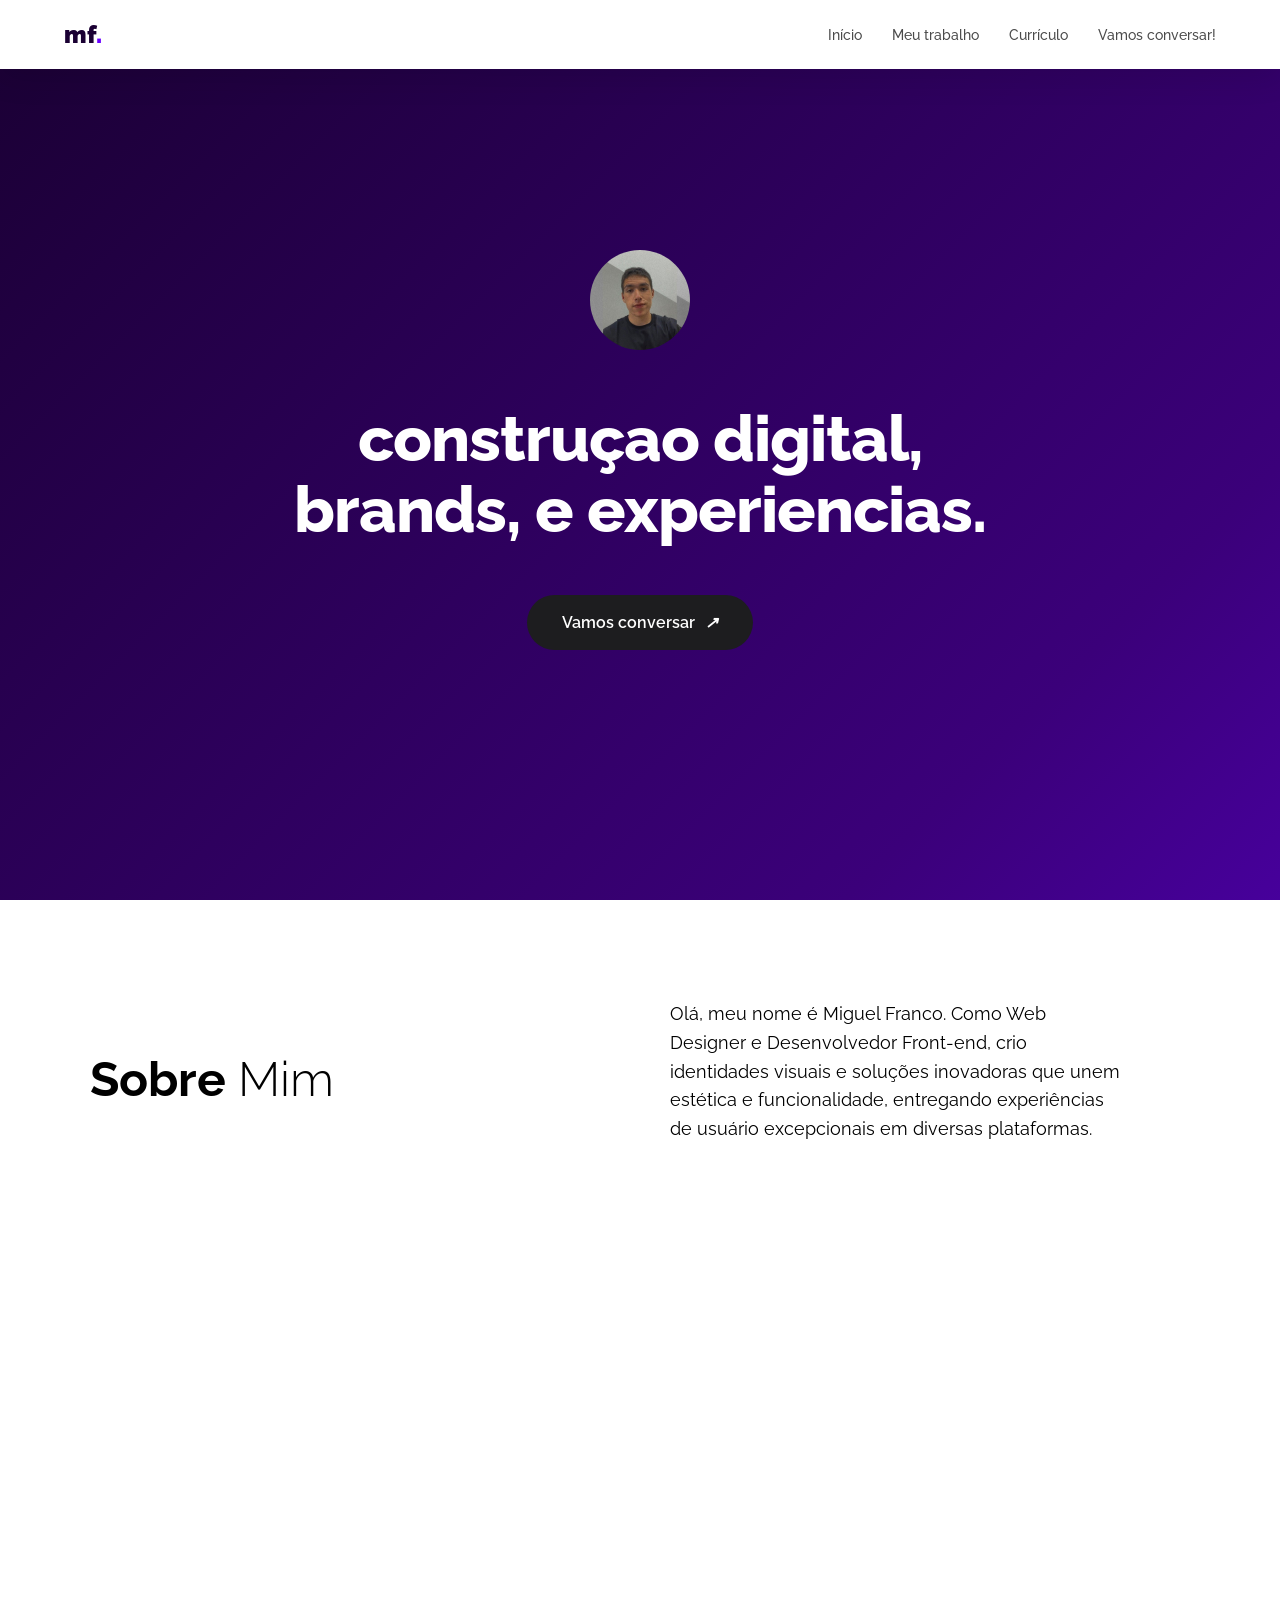
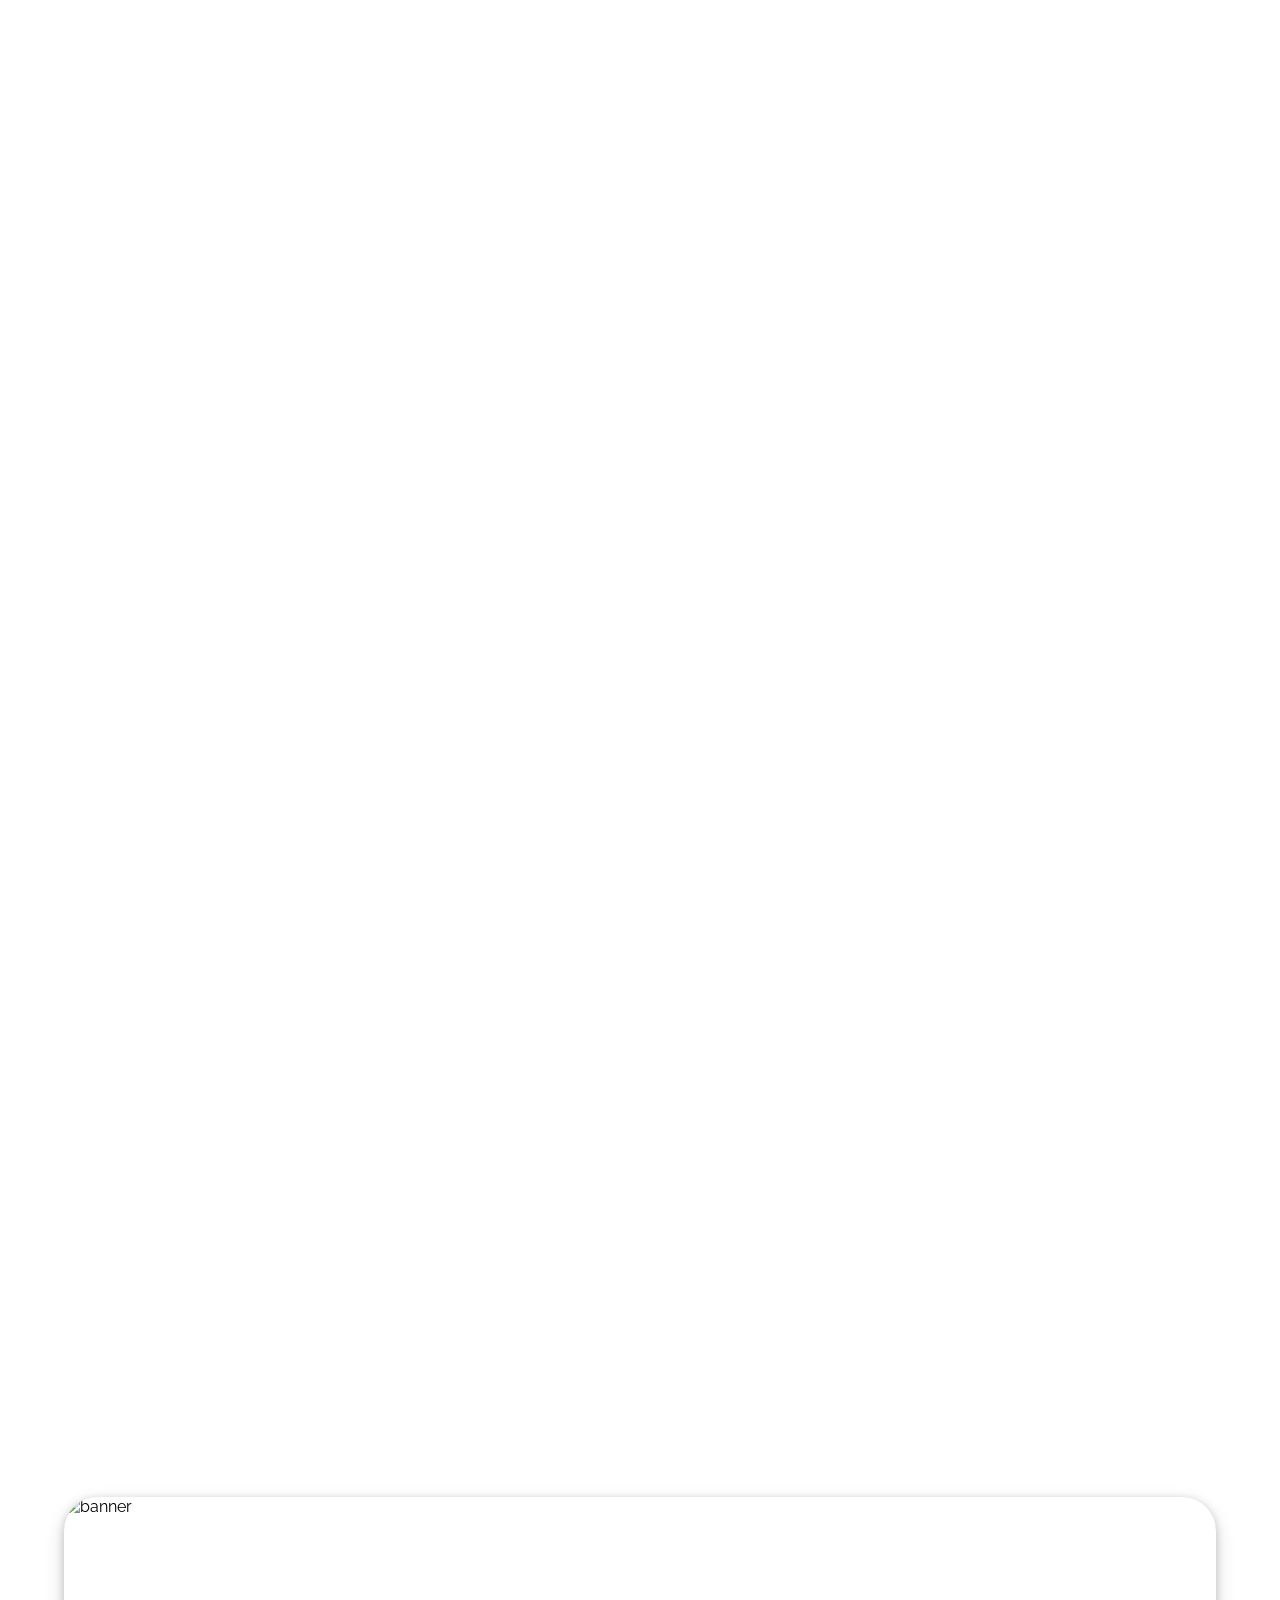
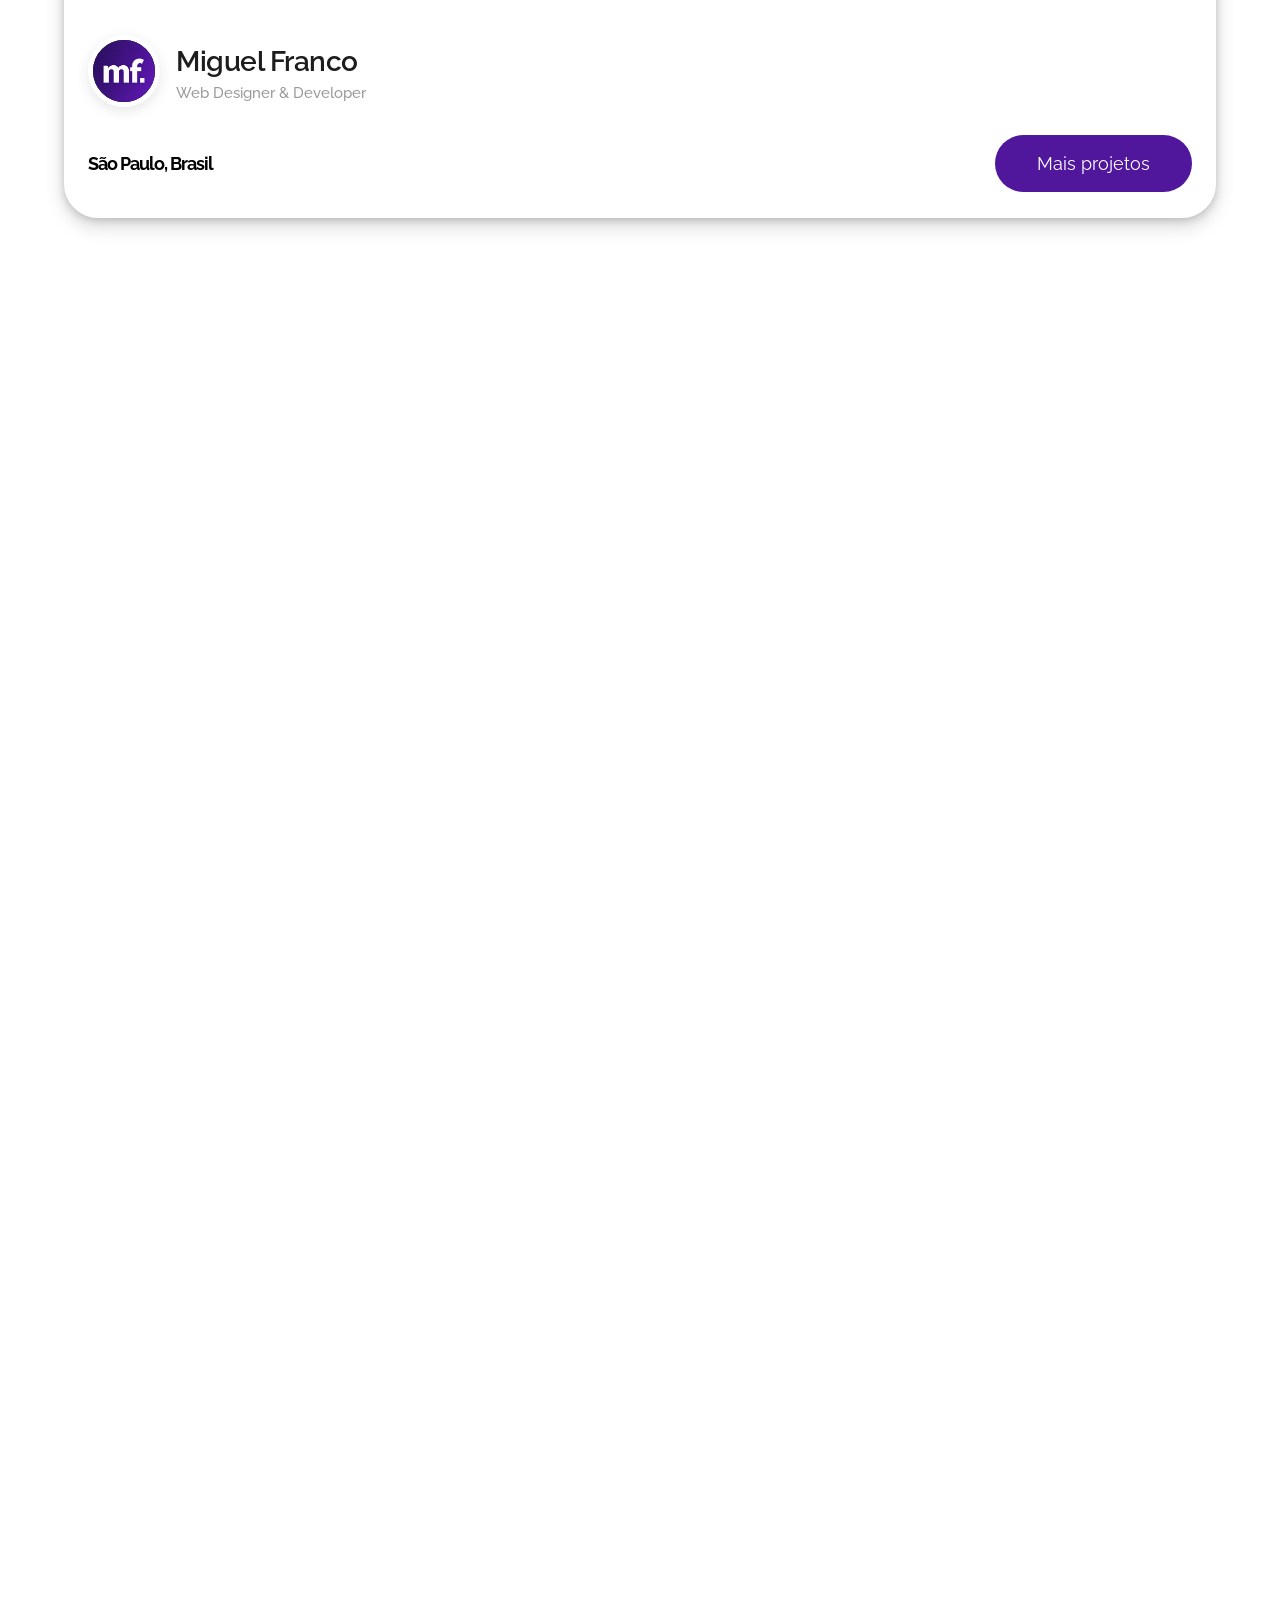
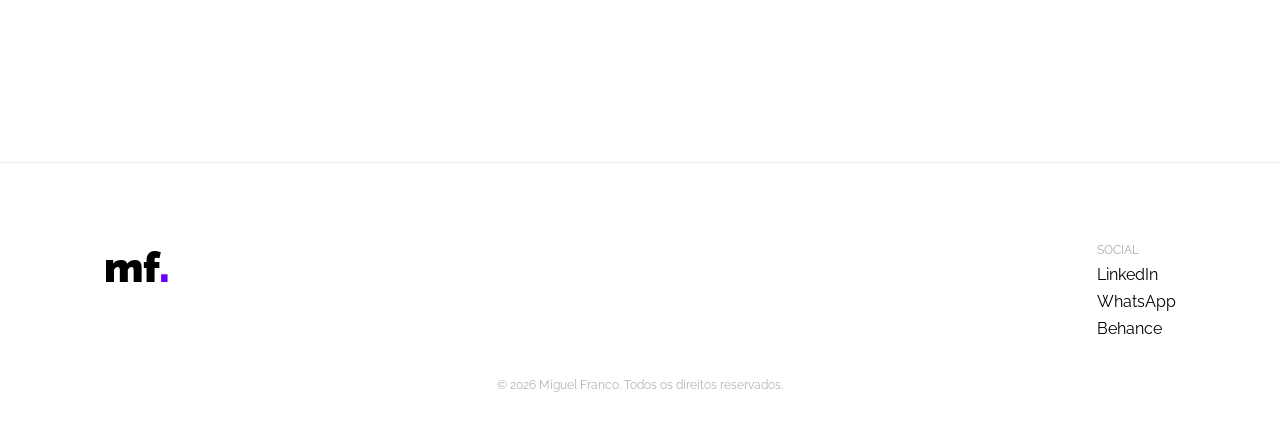
==== index.html @ 2558f5c2 "primeiro commit" ====
<!DOCTYPE html>
<html lang="pt-br">
<head>
    <meta charset="UTF-8">
    <meta name="viewport" content="width=device-width, initial-scale=1.0, maximum-scale=1.0, user-scalable=no">
    <title>Miguel Franco | Product Designer</title>
    <link rel="stylesheet" href="style.css">
    
    <script src="https://unpkg.com/lucide@latest"></script>
</head>

<body>



<section class="intro-showcase">
    <!-- Topo com E-mail e Links -->
    <div class="intro-nav">
      
       
    </div>

    <!-- Conteúdo Central -->
    <div class="intro-content">
        <div class="intro-avatar-wrapper">
            <img src="image.png" alt="Miguel Franco" class="intro-avatar">
            
        </div>
        
        <h1 class="intro-title">
            construçao digital,  <br>
           brands, e experiencias.
        </h1>
<a href="https://wa.me/5511968504974" target="_blank" class="intro-main-button">
   Vamos conversar<i class="intro-arrow">↗</i>
</a>
    </div>
</section>







  <!-- Conteúdo Central -->

 <nav class="navbar">
    <div class="logo">mf<span>.</span></div>

    <div class="hamburger" onclick="toggleMenu()">
        <span></span>
        <span></span>
        <span></span>
    </div>

    <ul class="nav-links" id="navLinks">
        <li><a href="#">Início</a></li>
        <li><a href="#work">Meu trabalho</a></li>
        <li><a href="#resume">Currículo</a></li>
        <li><a href="#contact">Vamos conversar!</a></li>
    </ul>
 </nav>

    <main class="container">






  <!-- Conteúdo Central 

        <section class="hero reveal">
            <div class="hero-left">
                <p class="tagline">Gosto de encontrar eficiência em meio à complexidade.</p>
                <h1 class="name">miguel franco<span>.</span></h1>
                <div class="job-container">
                    <span class="badge">Web Designer</span>
                    <span class="doodle-and">& desenvolvedor</span>
                </div>
            </div>

            <div class="hero-right">
                <div class="hand-doodle">
                    <video autoplay loop muted playsinline webkit-playsinline class="video" id="heroVideo">
                        <source src="img/video.mp4" type="video/mp4">
                    </video>
                <div class="quick-contact">
                    <p>Vamos conversar!</p>
                    <div class="email-box">Francomiguel79a@gmail.com</div>
                </div>
            </div>

            <div class="scroll-wrapper">
                <a href="#work" class="scroll-link">
                    <span>Scroll down!</span>
                    <div class="arrow-container">
                        <i data-lucide="arrow-down" class="flecha"></i>
                    </div>
                </a>
            </div>
            -->
        </section>




<section class="about-section">
    <div class="about-container">
        
        <!-- Lado Esquerdo: Texto e Tags -->
  
            <h2 class="about-title">Sobre <span class="text-light">Mim</span></h2>
            <p class="about-description">
                Olá, meu nome é Miguel Franco. Como Web Designer e Desenvolvedor Front-end, crio identidades visuais e soluções inovadoras que unem estética e funcionalidade, entregando experiências de usuário excepcionais em diversas plataformas. 
            </p>
            
   
   

    </div>
</section>




      <section id="work" class="work-section">
    <h2 class="work-title reveal">Projetos</h2>

    <div class="project-card reveal">
        <div class="project-text">
            <h3>Projeto desenvolvido para empresa de serralheria TMA, com foco em clareza visual e navegação objetiva.
<span class="highlight-yellow"></span> </h3>
            <p class="project-sub">@tmaserralheria</p>
            <a href="pj1.html" class="btn-project" style="--current-accent: #6a00ff;">
                <span>Ver projeto</span>
                <span class="underline"></span>
            </a>
        </div>
        <div class="project-visual">
            <a href="https://www.behance.net/gallery/249190011/Projeto-serralheria-TMA" target="_blank" style="text-decoration: none; color: inherit; display: block; height: 100%;">
                <img src="imagemtm.jpg" alt="Projeto 1">
                <div class="project-overlay">
                    <span class="btn-veja-mais">Veja mais</span>
                </div>
            </a>
        </div>
    </div>

    <div class="project-card reverse reveal">
        <div class="project-text">
            <h3>Projeto de interface para serviço de estética, unindo estética refinada e experiência fluida. </h3>
            <p class="project-sub">@IsafrancoBeauty </p>          
            <a href="https://www.behance.net/gallery/249249617/IsaBeauty-Projeto" target="_blank" class="btn-project" style="--current-accent: #6a00ff;">
                <span>Ver projeto</span>
                <span class="underline"></span>
            </a>
        </div>
        <div class="project-visual">
            <a href="https://www.behance.net/gallery/249249617/IsaBeauty-Projeto" style="text-decoration: none; color: inherit; display: block; height: 100%;">
                <img src="isab.jpg" alt="Projeto 2">
                <div class="project-overlay">
                    <span class="btn-veja-mais">Veja mais</span>
                </div>
            </a>
        </div>
    </div>

    <div class="project-card reveal">
        <div class="project-text">
            <h3>Site desenvolvido para construtora, estruturado para transmitir credibilidade e organização. </h3>
            <p class="project-sub">VANT </p>
            <a href="https://www.behance.net/gallery/249251801/Projeto-Vant" class="btn-project" style="--current-accent: #6a00ff;">
                <span>Ver projeto</span>
                <span class="underline"></span>
            </a>
        </div>
        <div class="project-visual">
            <a href="https://www.behance.net/gallery/249251801/Projeto-Vant" target="_blank" style="text-decoration: none; color: inherit; display: block; height: 100%;">
                <img src="img/pj3 - Copia.jpg" alt="Projeto 3">
                <div class="project-overlay">
                    <span class="btn-veja-mais">Veja mais</span>
                </div>
            </a>
        </div>
    </div>
</section>

<!-- CARD PRINCIPAL -->
<div class="designer-card">

  <!-- BANNER -->
  <div class="designer-banner">

    <img src="img/wallhaven-w56djq.jpg" alt="banner">

    <div class="designer-banner-overlay"></div>

    <!-- BOTÃO FAVORITO -->
    <button class="designer-save-button">

      <svg viewBox="0 0 24 24">
        <path d="M6 3h12a1 1 0 0 1 1 1v17l-7-4-7 4V4a1 1 0 0 1 1-1z"/>
      </svg>

    </button>

  </div>

  <!-- CONTEÚDO -->
  <div class="designer-content">

    <!-- TOPO -->
    <div class="designer-header">

      <!-- LADO ESQUERDO -->
      <div class="designer-profile-section">

        <!-- AVATAR -->
        <div class="designer-avatar">

          <img src="mf.png" alt="avatar">

        </div>

        <!-- INFORMAÇÕES -->
        <div class="designer-info">

          <h2 class="designer-name">
            Miguel Franco
          </h2>

          <p class="designer-role">
            Web Designer & Developer
          </p>

        </div>

      </div>

      <!-- TOOLS -->
      <div class="designer-tools">

      
        <span class="designer-tools-text">
      
        </span>

      </div>

    </div>

    <!-- PARTE INFERIOR -->
    <div class="designer-footer">

      <!-- ESTATÍSTICAS -->
      <div class="designer-stats">

        <!-- ITEM -->
        <div class="designer-stat-item">

          <div class="designer-stat-value">

        
<div class="role-info">
                            <h4>São Paulo, Brasil</h4>
                      
                        </div>

          </div>

          

        </div>

        <!-- ITEM -->
      

        <!-- ITEM -->
       

      </div>

      <!-- BOTÃO -->
     <a 
  href="https://www.behance.net/miguelfranco33"
  target="_blank"
  class="behance"
  
>
Mais projetos
</a>

    </div>

  </div>

</div>

        <section id="resume" class="resume-section container reveal">
            <h2>Experiência </h2>

            <div class="resume-card">
                <div class="profile-header">
                    <div class="profile-info">
                        <img src="image.png" alt="Miguel Franco" class="profile-pic">
                        <div class="profile-text">
                            <h3>Miguel Franco</h3>
                            <p>Web Designer — Brasil</p>
                        </div>
                    </div>
                    <div class="contact-info">
                        Francomiguel79a@gmail.com<br>
                        +55 (11) 968504974
                    </div>
                </div>
                
                <span class="resume-label">Perfil</span>
                <ul class="resume-list">
                   
                    <li>Designer Digital e Web Designer com foco em interfaces modernas e experiências digitais.</li>
           
                  <li>Experiência em UI/UX Design, desenvolvimento front-end e construção de identidades visuais para projetos web.</li>
                     <li>Atuação criando landing pages, interfaces responsivas,Logos,Brands,conceitos visuais e experiências digitais voltadas para estética, funcionalidade e usabilidade.</li>
                   <li> Conhecimento em  desenvolvimento Web, HTML, CSS, JavaScript, React, TypeScript,Banco de dados e frameworks.</li>
                    



                </ul>
            </div>

            <div class="resume-card">
                <div class="exp-header">
                    <div class="company-box">
                        <div class="company-logo">W</div>
                        <div class="role-info">
                            <h4>Analista de Sistemas</h4>
                            <p>Celanese</p>
                        </div>
                    </div>
                    <div class="exp-date">
                         2024 — 2026<br>
                         Brasil, SP
                    </div>
                </div>





                <div class="sub-project">
                    <h5>Desenvolvimento</h5>
                    <ul class="resume-list">
                        <li>Atuação como Analista de Sistemas em ambiente corporativo global, trabalhando com sistemas digitais, desenvolvimento de soluções internas e operações tecnológicas.</li>
                        <li>Participação em atividades relacionadas a desenvolvimento, estruturação de processos digitais e organização de plataformas utilizadas por diferentes áreas da empresa.</li>
                        <li>Experiência colaborando com ambientes tecnológicos voltados para eficiência operacional, usabilidade e integração entre sistemas e usuários.</li>
                        <li>Desenvolvimento de visão estratégica envolvendo tecnologia, experiência digital, usabilidade e construção de soluções com foco funcional e visual.</li>
                    </ul>
                </div>
            </div>

            <div class="resume-card">
                <div class="exp-header">
                    <div class="company-box">
                        <div class="company-logo">W</div>
                        <div class="role-info">
                            <h4>Freelance Web Designer & UI Designer</h4>
                            <p>Autônomo</p>
                        </div>
                    </div>
                    <div class="exp-date">
                         2022 — 2026<br>
                         Brasil, SP
                    </div>
                </div>

                <div class="sub-project">
                    <h5>Design e Desenvolvimento</h5>
                    <ul class="resume-list">
                    
                        <li>Criação de identidades visuais, conceitos gráficos e projetos focados em presença digital e branding.</li>
                        <li>Desenvolvimento de interfaces modernas, landing pages e experiências digitais voltadas para web.</li>
                        <li>Produção de conceitos UI/UX, protótipos visuais e interfaces digitais modernas.</li>
                        <li>Criação de layouts responsivos com foco em experiência do usuário, estética visual e usabilidade.</li>
                        <li>Desenvolvimento front-end</li>
                    </ul>
                </div>
            </div>

            <div class="resume-card">
                <div class="exp-header">
                    <div class="company-box">
                        <div class="company-logo">W</div>
                        <div class="role-info">
                            <h4>Formação</h4>
                            <p>Universidade de Mogi das Cruzes - UMC</p>
                        </div>
                    </div>
                    <div class="exp-date">
                         2022 — 2024<br>
                         Brasil, SP
                    </div>
                </div>

                <div class="sub-project">
                    <h5>Análise e Desenvolvimento de Sistemas</h5>
                    <ul class="resume-list">
                        <li>Funcionamento de sistemas e arquitetura de software.</li>
                        <li>Desenvolvimento de aplicações.</li>
                        <li>Foco em Experiência do Usuário (UX).</li>
                    </ul>
                </div>
            </div>
        </section>

        <section class="proof-section reveal">
            <h2 class="proof-title">Ferramentas</h2>
            <div class="proof-grid">
                <div class="proof-card">
                    <div class="proof-icon-box"><img src="https://skillicons.dev/icons?i=js" alt="JS"></div>
                    <div class="proof-info"><h4>JavaScript</h4></div>
                </div>
                <div class="proof-card">
                    <div class="proof-icon-box"><img src="https://skillicons.dev/icons?i=html" alt="HTML"></div>
                    <div class="proof-info"><h4>HTML</h4></div>
                </div>
                <div class="proof-card">
                    <div class="proof-icon-box"><img src="https://skillicons.dev/icons?i=css" alt="CSS"></div>
                    <div class="proof-info"><h4>CSS</h4></div>
                </div>
                <div class="proof-card">
                    <div class="proof-icon-box"><img src="https://skillicons.dev/icons?i=figma" alt="Figma"></div>
                    <div class="proof-info"><h4>Figma</h4></div>
                </div>
                <div class="proof-card">
                    <div class="proof-icon-box"><img src="https://skillicons.dev/icons?i=ps" alt="Photoshop"></div>
                    <div class="proof-info"><h4>Photoshop</h4></div>
                </div>
                <div class="proof-card">
                    <div class="proof-icon-box"><img src="https://skillicons.dev/icons?i=ai" alt="Illustrator"></div>
                    <div class="proof-info"><h4>Illustrator</h4></div>
                </div>
                <div class="proof-card">
                    <div class="proof-icon-box"><img src="https://skillicons.dev/icons?i=github" alt="GitHub"></div>
                    <div class="proof-info"><h4>GitHub</h4></div>
                </div>
                <div class="proof-card">
                    <div class="proof-icon-box"><img src="https://skillicons.dev/icons?i=bootstrap" alt="Bootstrap"></div>
                    <div class="proof-info"><h4>Bootstrap</h4></div>
                </div>
            </div>
        </section>

        <section class="skills-section container reveal">
            <h2>Outras Skills</h2>
            <div class="skills-grid">
                <div class="skill-tag">Notion</div>
                <div class="skill-tag">SharePoint</div>
                <div class="skill-tag">Instagram</div>
                <div class="skill-tag">Pacote Office</div>
                <div class="skill-tag">WordPress</div>
                <div class="skill-tag">Wix</div>
                <div class="skill-tag">Excel</div>
                <div class="skill-tag">Redes Sociais</div>
                <div class="skill-tag">Adobe CC</div>
                <div class="skill-tag">Framer</div>
                <div class="skill-tag">SAP</div>
                <div class="skill-tag">Krita</div>
            </div>
        </section>

        <section id="contact" class="contact-section container reveal">
            <div class="divider-line"></div>
            <div class="contact-container">
                <h2 class="contact-title">Vamos conversar!</h2>
                <div class="contact-actions">
                    <a href="mailto:Francomiguel79a@gmail.com" class="contact-button email">
                        Francomiguel79a@gmail.com
                    </a>
                    <a href="https://www.linkedin.com/in/miguel-franco-0a8492230" target="_blank" class="contact-button linkedin">
                    <i>
  <svg xmlns="http://www.w3.org/2000/svg" width="20" height="20" viewBox="0 0 24 24" fill="#0A66C2">
    <path d="M20.447 20.452h-3.554v-5.569c0-1.328-.027-3.037-1.852-3.037-1.853 0-2.136 1.445-2.136 2.939v5.667H9.351V9h3.414v1.561h.049c.476-.9 1.637-1.85 3.369-1.85 3.601 0 4.268 2.368 4.268 5.451v6.29zM5.337 7.433a2.062 2.062 0 1 1 0-4.124 2.062 2.062 0 0 1 0 4.124zM6.814 20.452H3.861V9h2.953v11.452z"/>
  </svg>
</i>
                    </a>
                </div>
            </div>
        </section>
        
    </main>

    <footer class="main-footer">
        <div class="footer-container">
            <div class="footer-left"><div class="logo">mf<span>.</span></div></div>
            <div class="footer-right">
                <div class="social-group">
                    <span class="social-label">Social</span>
                    <a href="https://www.linkedin.com/in/miguel-franco-0a8492230" class="social-link" target="_blank">LinkedIn</a>
                    <a href="https://wa.me/5511968504974?text=Vamos%20conversar" class="social-link" target="_blank">WhatsApp</a>
                      <a href="https://www.behance.net/miguelfranco33" class="social-link" target="_blank">Behance</a>
                </div>
            </div>
        </div>       
        <div class="footer-bottom" style="text-align:center; padding-top:40px; opacity:0.3; font-size:12px;">
            <p>&copy; 2026 Miguel Franco. Todos os direitos reservados.</p>
        </div>
    </footer>

    <script>
        lucide.createIcons();

        const observer = new IntersectionObserver((entries) => {
            entries.forEach((entry) => {
                if (entry.isIntersecting) {
                    entry.target.classList.add('active');
                } else {
                    entry.target.classList.remove('active');
                }
            });
        }, { threshold: 0.1 });

        const hiddenElements = document.querySelectorAll('.reveal');
        hiddenElements.forEach((el) => observer.observe(el));

        function toggleMenu() {
            document.getElementById("navLinks").classList.toggle("active");
        }

        // Script extra para garantir o play do vídeo em mobile (ignora restrições leves)
        window.addEventListener('load', function() {
            var video = document.getElementById('heroVideo');
            if (video) {
                video.play().catch(function(error) {
                    console.log("Autoplay barrado, tentando novamente silencioso...");
                    video.muted = true;
                    video.play();
                });
            }
        });
    </script>
</body>
</html>
---- style.css ----
@import url('https://fonts.googleapis.com/css2?family=Raleway:ital,wght@0,100..900;1,100..900&display=swap');


:root {
    --bg-color: #ffffff; /* Fundo agora é branco */
    --text-primary: #000000; /* Texto agora é preto */
    --text-secondary: #4b5563; /* Cinza médio para textos secundários */
    --accent-yellow: #20b2c2;
    --accent-purple: #20b2c2;
    --accent-green: #20b2c2;
    --accent-orange: #20b2c2;
    
    /* DEFINIÇÃO DAS FONTES */
    --font-main: "Raleway", sans-serif;
    --font-hero: "Raleway", sans-serif;
}

* {
    margin: 0;
    padding: 0;
    box-sizing: border-box;
    scroll-behavior: smooth;
}
.designer-card{
  width:100%;
  max-width:100%;
  background:#ffffff;
  border-radius:34px;
  overflow:hidden;
  position:relative;
 height:100%;
  box-shadow:
    0 8px 20px rgba(0, 0, 0, 0.151),
    0 2px 8px rgba(0, 0, 0, 0.18);

  
    cursor: pointer;
}

/* BANNER */

.designer-banner{
  position:relative;
  width:100%;
  height:190px;
  overflow:hidden;
}

.designer-banner img{
  width:100%;
  height:100%;
  object-fit:cover;
  display:block;
}

.designer-banner-overlay{
  position:absolute;
  inset:0;

  background:linear-gradient(
  to bottom,
  rgba(255,255,255,0) 45%,
  rgba(255,255,255,0.96) 90%,
  #fff 100%
  );
}


.behance{       background:#50169C;
  color:#fff;

  border:none;
  border-radius:50px;

  padding:18px 42px;

  font-size:18px;
  font-weight:600;

  cursor:pointer;

  transition:.25s;

  min-width:190px;         text-decoration:none;display:flex;align-items:center;justify-content:center; font-weight: 400; }
/* BOTÃO FAVORITO */
.behance:hover{
    background-color: #000;
}
.designer-save-button{
  position:absolute;
  top:18px;
  right:18px;

  width:42px;
  height:42px;

  border-radius:50%;
  border:none;

  background:rgba(255,255,255,0.18);

  backdrop-filter:blur(8px);
  -webkit-backdrop-filter:blur(8px);

  display:flex;
  align-items:center;
  justify-content:center;

  cursor:pointer;

  transition:.25s;
}

.designer-save-button:hover{
  transform:scale(1.06);

  background:rgba(255,255,255,0.28);
}

.designer-save-button svg{
  width:18px;

  fill:none;
  stroke:#fff;
  stroke-width:2;
}

/* CONTEÚDO */

.designer-content{
  padding:0 24px 26px;
  margin-top:-52px;

  position:relative;
  z-index:2;
}

/* HEADER */

.designer-header{
  display:flex;
  justify-content:space-between;
  align-items:flex-start;

  gap:18px;

  margin-bottom:28px;
}

/* PERFIL */

.designer-profile-section{
  display:flex;
  gap:16px;
  align-items:flex-start;
}

/* AVATAR */

.designer-avatar{
  width:72px;
  height:72px;

  border-radius:50%;
  overflow:hidden;

  border:5px solid #fff;

  background:#000;

  flex-shrink:0;

  box-shadow:0 4px 14px rgba(0,0,0,0.10);
}

.designer-avatar img{
  width:100%;
  height:100%;
  object-fit:cover;
}

/* INFO */

.designer-info{
  padding-top:12px;
}

.designer-name{
  font-size:28px;
  font-weight:600;
  color:#1d1d1d;

  line-height:1.1;

  margin-bottom:6px;

  letter-spacing:-0.5px;
}

.designer-role{
  color:#9b9b9b;
  font-size:15px;
  font-weight:500;
}

/* TOOLS */

.designer-tools{
  display:flex;
  align-items:center;
  gap:10px;

  padding-top:18px;

  flex-shrink:0;
}

.designer-tools-icon{
  width:30px;
  height:30px;

  border-radius:50%;
  overflow:hidden;

  display:flex;
  align-items:center;
  justify-content:center;
}

.designer-tools-icon img{
  width:100%;
  height:100%;
  object-fit:cover;
}

.designer-tools-text{
  font-size:15px;
  font-weight:600;
  color:#1f1f1f;
}

/* FOOTER */

.designer-footer{
  display:flex;
  justify-content:space-between;
  align-items:center;

  gap:22px;

  flex-wrap:wrap;
}

/* STATS */

.designer-stats{
  display:flex;
  align-items:center;
  gap:26px;

  flex-wrap:wrap;
}

/* ITEM */

.designer-stat-item{
  position:relative;
}

.designer-stat-item:not(:last-child)::after{
  content:'';

  position:absolute;

  right:-14px;
  top:4px;

  width:1px;
  height:36px;

  background:#e7e7e7;
}

.designer-stat-value{
  font-size:28px;
  font-weight:600;
  color:#111;

  display:flex;
  align-items:center;
  gap:6px;

  letter-spacing:-1px;
}

.designer-stat-label{
  margin-top:3px;

  font-size:14px;
  color:#9b9b9b;

  font-weight:500;
}

/* ESTRELA */

.designer-star-icon{
  font-size:20px;
  margin-top:-2px;
}

/* BOTÃO */

.designer-contact-button{
  background:#000;
  color:#fff;

  border:none;
  border-radius:50px;

  padding:18px 42px;

  font-size:18px;
  font-weight:600;

  cursor:pointer;

  transition:.25s;

  min-width:190px;
}

.designer-contact-button:hover{
  transform:translateY(-2px);
  opacity:.92;
}

/* RESPONSIVO */

@media(max-width:600px){

  .designer-card{
    border-radius:28px;
  }

  .designer-banner{
    height:170px;
  }

  .designer-header{
    flex-direction:column;
    align-items:flex-start;
  }

  .designer-tools{
    padding-top:0;
    margin-left:88px;
  }

  .designer-footer{
    flex-direction:column;
    align-items:stretch;
  }

  .designer-stats{
    justify-content:space-between;
    width:100%;
  }

  .designer-contact-button{
    width:100%;
  }

  .designer-name{
    font-size:24px;
  }

  .designer-stat-value{
    font-size:24px;
  }

}
body { 
    background-color: var(--bg-color);
    color: var(--text-primary);
    /* AQUI É ONDE A MÁGICA ACONTECE */
    font-family: var(--font-main); 
    overflow-x: hidden;
}

/* 3. EXCEÇÕES PARA O HERO (Para não quebrar seu design atual) */
.hero, 
.hero .name, 
.hero .badge, 
.hero .job-container,
.nav-links a {
    font-family: var(--font-hero) !important;
    text-transform: none; /* A Goblin One é toda maiúscula, aqui removemos se necessário */
}

/* 4. AJUSTE DE LEGIBILIDADE PARA O CURRÍCULO (UX Design!) */
/* A Goblin One é muito pesada para textos pequenos, use a Inter aqui */
.resume-list li, 
.profile-text p, 
.contact-info, 
.project-sub,
.skill-tag {
    font-family: var(--font-hero) !important;
    letter-spacing: normal;
}
/* 3. Garante que o Hero permaneça com o design de impacto anterior */
.hero, .hero .name, .hero .badge {
    font-family: var(--font-hero) !important;
}
/* Configuração inicial dos elementos que vão animar */
.reveal {
    opacity: 0;
    transform: translateY(30px);
    transition: all 0.8s ease-out;
    visibility: hidden;
}

/* Classe que o JavaScript vai adicionar quando o item aparecer na tela */
.reveal.active {
    opacity: 1;
    transform: translateY(0);
    visibility: visible;
}

/* Opcional: um leve delay para os cards não subirem todos grudados */
.project-card {
    transition-delay: 0.2s;
}
* {
    margin: 0;
    padding: 0;
    box-sizing: border-box;
    scroll-behavior: smooth;
}

body { 
    background-color: var(--bg-color);
    color: var(--text-primary);
    font-family: var(--font-main);
    overflow-x: hidden;
}

.container {
    max-width: 1400px;
    margin: 0 auto;
    padding: 0 5%;
}

/*curriculo*/
/* --- SEÇÃO RESUME / CURRÍCULO --- */
.resume-section {
    padding: 100px 0;
}

.resume-section h2 {
    font-size: 32px;
    font-weight: 800;
    margin-bottom: 40px;
    color: #000;
}

.resume-card {
    background: #f9f9f9; /* Fundo claro para o card */
    border: 1px solid #e5e5e5; /* Borda clara */
    border-radius: 24px;
    padding: 40px;
    margin-bottom: 30px;
}

.profile-header {
    display: flex;
    justify-content: space-between;
    align-items: flex-start;
    margin-bottom: 25px;
}

.profile-info {
    display: flex;
    align-items: center;
    gap: 15px;
}

.profile-pic {
    width: 60px;
    height: 60px;
    border-radius: 50%;
    object-fit: cover;
}

.profile-text h3 {
    font-size: 24px;
    font-weight: 700;
    color: #000;
}

.profile-text p {
    color: #666; /* Cinza para o subtexto */
    font-size: 14px;
}

.contact-info {
    text-align: right;
    color: #666;
    font-size: 13px;
    line-height: 1.6;
}

.resume-label {
    font-size: 14px;
    font-weight: 700;
    margin-bottom: 15px;
    display: block;
    color: #000;
}

.resume-list {
    list-style: none;
    padding-left: 0;
}

.resume-list li {
    color: #4b5563;
    font-size: 14px;
    margin-bottom: 10px;
    display: flex;
    align-items: flex-start;
    gap: 10px;
}

.resume-list li::before {
    content: "•";
    color: #ccc;
}


@media (max-width: 768px) {
    /* --- SEÇÃO CURRÍCULO COMPLETA --- */
    .resume-card {
        padding: 30px 20px !important;
        background: #f9f9f9 !important;
        border-radius: 20px !important;
          box-shadow:
    0 8px 20px rgba(0, 0, 0, 0.151),
    0 2px 8px rgba(0, 0, 0, 0.18),
    inset 0 1px 1px rgba(255, 255, 255, 0.12);
    transform: scale(1.02);
    cursor: pointer;
    }
    .resume-section h2 {
  text-align: center;
}


    /* Cabeçalho do Perfil (Foto, Nome e Contatos) */
    .profile-header {
        display: flex !important;
        flex-direction: column !important; /* Empilha tudo no centro */
        align-items: center !important;    /* Centraliza horizontalmente */
        text-align: center !important;
        gap: 20px !important;
        margin-bottom: 25px !important;
    }

    .profile-info {
        flex-direction: column !important; /* Foto acima do nome */
        align-items: center !important;
        gap: 12px !important;
    }

    .profile-pic {
        width: 85px !important;
        height: 85px !important;
        margin: 0 auto !important;
    }

    .profile-text h3 {
        font-size: 24px !important;
        margin-bottom: 5px !important;
    }

    /* Ajuste fino dos contatos para não ficarem tortos */
    .contact-info {
        display: flex !important;
        flex-direction: column !important;
        align-items: center !important;   /* Alinha e-mail e tel no eixo central */
        width: 100% !important;
        text-align: center !important;
        color: #666 !important;
        font-size: 14px !important;
        line-height: 1.6 !important;
        border-top: 1px solid #e5e5e5;    /* Linha de separação clara */
        padding-top: 15px !important;
    }

    /* Cabeçalho das Experiências (Empresas/Datas) */
    .exp-header {
        flex-direction: column !important;
        align-items: flex-start !important;
        gap: 10px !important;
    }

    .company-box {
        display: flex !important;
        align-items: center !important;
        gap: 12px !important;
    }

    .exp-date {
        text-align: left !important;
        width: 100% !important;
        font-size: 12px !important;
        color: #888 !important;
    }

    /* Lista de tópicos (Bullets) */
    .resume-list li {
        font-size: 13px !important;
        line-height: 1.5 !important;
        color: #444 !important;
    }

    /* Linha lateral de "timeline" */
    .sub-project {
        border-left: 1px solid #e5e5e5 !important;
        padding-left: 15px !important;
        margin-top: 15px !important;
    }
}
/* --- CARDS DE EXPERIÊNCIA --- */
.exp-header {
    display: flex;
    justify-content: space-between;
    align-items: center;
    margin-bottom: 20px;
}

.company-box {
    display: flex;
    align-items: center;
    gap: 15px;
}

.company-logo {
    width: 40px;
    height: 40px;
    background: #000; /* Invertido: logo fundo preto */
    border-radius: 8px;
    display: flex;
    align-items: center;
    justify-content: center;
    font-weight: bold;
    color: #fff; /* Invertido: texto branco */
}

.role-info h4 {
    font-size: 18px;
    font-weight: 700;
    color: #000;
}

.role-info p {
    color: #666;
    font-size: 14px;
}

.exp-date {
    text-align: right;
    color: #888;
    font-size: 12px;
}

.sub-project {
    border-left: 2px solid #e5e5e5;
    padding-left: 20px;
    margin-left: 10px;
    margin-top: 20px;
}

.sub-project h5 {
    font-size: 15px;
    color: #000;
    margin-bottom: 10px;
}





/* --- SEÇÃO DESIGN SKILLS --- */
.skills-section {
    padding: 60px 0;
}

.skills-section h2 {
    font-size: 32px;
    font-weight: 800;
    margin-bottom: 40px;
    color: #000;
    margin-bottom: 25px;
    opacity: 0.9;
}

.skills-grid {
    display: flex;
    flex-wrap: wrap;
    gap: 12px; /* Espaço entre as pílulas */
}

.skill-tag {
    background-color: #f3f4f6; /* Fundo cinza bem claro */
    color: #000;
    padding: 10px 24px;
    border-radius: 100px; /* Deixa as bordas totalmente redondas */
    font-size: 16px;
    font-weight: 500;
    border: 1px solid #e5e5e5; /* Borda sutil */
    transition: all 0.3s ease;
}

/* Efeito opcional: dar destaque quando o mouse passa em cima */
.skill-tag:hover {
    background-color: #e5e5e5;
    transform: translateY(-2px);
}

@media (max-width: 768px) {
    /* --- SEÇÃO SKILLS ESTILO LISTA DUPLA --- */
    .skills-section {
        padding: 40px 20px !important;
        text-align: left !important; /* Alinhado à esquerda igual à ref */
    }

    .skills-section h2 {
        font-size: 24px !important; /* Tamanho mais próximo da referência */
        font-weight: 600 !important;
        margin-bottom: 25px !important;
        color: #000 !important; 
    }

    .skills-grid {
        display: grid !important;
        grid-template-columns: 1fr 1fr !important; /* Cria as duas colunas exatas */
        gap: 12px 20px !important; /* Espaço entre linhas e colunas */
        justify-items: start !important; /* Garante que as pílulas comecem da esquerda */
    }

    .skill-tag {
        display: inline-flex !important;
        background-color: #f3f4f6 !important;
        color: #000 !important;
        padding: 8px 20px !important;
        border-radius: 100px !important;
        font-size: 14px !important;
        border: 1px solid #e5e5e5 !important;
        white-space: nowrap !important; /* Impede que o texto quebre linha dentro da pílula */
        width: auto !important;
    }
}


/* --- SEÇÃO DE CONTATO REVISADA --- */
.contact-section {
    padding: 80px 0 120px;
    text-align: center;
    position: relative;
}

/* Linha fina que atravessa o topo da seção */
.divider-line {
    width: 100%;
    height: 1px;
    background-color: #e5e5e5; /* Cinza claro */
    margin-bottom: 80px;
}

.contact-container {
    max-width: 600px;
    margin: 0 auto;
}

.contact-title {
    font-size: 48px;
    font-weight: 500;
    color: #000;
    margin-bottom: 30px;
    letter-spacing: -1px;
}

.contact-actions {
    display: flex;
    justify-content: center;
    align-items: center;
    gap: 12px;
}

/* Estilo dos Botões (E-mail e LinkedIn) */
.contact-button {
    background-color: transparent;
    border: 1px solid #ddd;
    color: #000;
    padding: 12px 24px;
    border-radius: 8px;
    font-size: 16px;
    text-decoration: none;
    display: flex;
    align-items: center;
    justify-content: center;
    transition: all 0.3s ease;
}

.contact-button.linkedin {
    padding: 12px; /* Botão do ícone é quadrado/redondo */
}

.contact-button:hover {
    background-color: #000;
    color: #fff;
    border-color: #000;
}

.contact-button i {
    width: 20px;
    height: 20px;
}

/* Responsividade */
@media (max-width: 600px) {
    .contact-title {
        font-size: 36px;
    }
    .contact-actions {
        flex-direction: column;
    }
}
/* NAVBAR */
.navbar {
    position: fixed;
    top: 0;
    left: 0;  backdrop-filter: blur(12px);
    width: 100%;
    display: flex;
    justify-content: space-between;
    align-items: center; -webkit-backdrop-filter: blur(12px);
    padding: 20px 5%;
    z-index: 1000;  /* sombra leve */
  box-shadow: 0 8px 32px rgba(0, 0, 0, 0.1);

    background: rgb(255, 255, 255); /* Fundo branco com blur */
    backdrop-filter: blur(10px);
    
}

.about-section {
    padding: 100px 20px;
    background-color: var(--bg-light);
    display: flex;
    justify-content: center;
}

.about-container {
    max-width: 1100px;
    width: 100%;
    display: grid;
    grid-template-columns: 1fr 1fr;
    gap: 60px;
    align-items: center;
}

/* Lado Esquerdo */
.about-title {
    font-size: 48px;
    font-weight: 700;
    margin-bottom: 25px;
    color: var(--text-dark);
}

.text-light {
    font-weight: 300;
    color:#000000;
}

.about-description {
    font-size: 18px;
    line-height: 1.6;
    color: var(--text-dark);
    margin-bottom: 40px;
    max-width: 450px;
}

.tag-container {
    display: flex;
    flex-wrap: wrap;
    gap: 10px;
}

.tag {
    background: var(--tag-bg);
    padding: 8px 16px;
    border-radius: 50px;
    font-size: 13px;
    font-weight: 500;
    color: var(--text-gray);
    border: 1px solid #e0e0e0;
}

/* Lado Direito - Card */
.value-card {
    background-color: var(--card-dark);
    border-radius: var(--radius-main);
    padding: 50px;
    color: #fff;
    display: flex;
    flex-direction: column;
    justify-content: space-between;
    min-height: 500px;
}

.card-title {
    font-size: 20px;
    font-weight: 400;
    margin-bottom: 30px;
}

.card-visual {
    flex-grow: 1; 
    display: flex;
    justify-content: center;
    align-items: center;
}

.abstract-shape {
    width: 180px;
    height: 180px;
    background: linear-gradient(145deg, #333, #000);
   
    filter: blur(1px);
    box-shadow: inset 10px 10px 20px rgba(255,255,255,0.05);
}

.card-text {
    font-size: 14px;
    line-height: 1.5;
    color: #ccc;
    margin-top: 30px;
}

/* Responsivo */
@media (max-width: 900px) {
    .about-container { text-align: center;
        grid-template-columns: 1fr;
        gap: 40px;
    }
    
    .value-card {
        min-height: auto;
    }
}
.logo { font-size: 24px; font-weight: 900; color: #1a0033;}
.logo span {  color: #6a00ff; }
.nav-links { display: flex; list-style: none; gap: 30px; }
.nav-links a { 
    position: relative;
    text-decoration: none;
    color: #000;
    font-size: 14px; 
    opacity: 0.7; 
    transition: 0.3s; 
}

.nav-links a::after {
    content: "";
    position: absolute;
    left: 0;
    bottom: -4px;
    width: 0;
    height: 2px;
    background: #8120c2;;
    transition: width 0.3s ease;
}

.nav-links a:hover { opacity: 1; }
.nav-links a:hover::after { width: 100%; }


.nav-links a {
color: #000000;
  text-decoration: none;
  transition: 0.3s;font-weight: 500;
}

.nav-links a:hover {
  background: linear-gradient(
    135deg,
    #1a0033 0%,
    #3b007a 40%,
    #6a00ff 70%,
    #8a2be2 100%
  );

  -webkit-background-clip: text;
  -webkit-text-fill-color: transparent;
  background-clip: text;
  color: white;
}
/* HERO */
.hero {
    min-height: 100vh;
    display: flex;
    align-items: center;
    justify-content: space-between;
    padding-top: 80px;
    position: relative;
}

.name {
    font-size: clamp(3rem, 10vw, 6rem);
    font-weight: 900;
    line-height: 0.9;
    letter-spacing: -4px;
    text-transform: lowercase;
    margin: 20px 0;
    color: #000;
}
.name span { color: #20b2c2; }

.job-container {
    display: flex;
    align-items: center;
    gap: 15px;
}

.badge {
    background: #f3f4f6; /* Badge agora tem fundo claro */
    padding: 8px 16px;
    color: #8f20c2;
    border-radius: 50px;
    font-weight: 600;
}

.hero-right {
    display: flex;
    flex-direction: column;
    align-items: center;
}

.hero-right img {
    width: 100%;
    border-radius: 14px;
    max-width: 350px;
}

.quick-contact { text-align: center; margin-top: 20px; display: flex; flex-direction: column; align-items: center;}
.email-box {
    background: #f9f9f9;
    padding: 10px 20px;
    border-radius: 8px;
    border: 1px solid #eee;
    margin-top: 10px;
    color: #000;
}
.profile-card {
    width: 100%;
    max-width: 520px;

    background: rgba(255,255,255,0.08);

    backdrop-filter: blur(18px);
    -webkit-backdrop-filter: blur(18px);

    border-radius: 32px;

    overflow: hidden;

    border: 1px solid rgba(255,255,255,0.08);

    box-shadow:
        0 20px 40px rgba(0,0,0,0.18);

    position: relative;
}

/* banner */
.profile-banner {
    position: relative;
    height: 210px;
}

.profile-banner img {
    width: 100%;
    height: 100%;

    object-fit: cover;
}

/* botão bookmark */
.save-btn {
    position: absolute;

    top: 20px;
    right: 20px;

    width: 45px;
    height: 45px;

    border: none;
    outline: none;

    border-radius: 50%;

    background: rgba(255,255,255,0.18);

    backdrop-filter: blur(10px);

    color: white;

    cursor: pointer;

    font-size: 1rem;
}

/* conteúdo */
.profile-content {
    padding: 0 30px 30px;
}

/* topo */
.profile-top {
    display: flex;
    align-items: center;
    gap: 18px;

    margin-top: -45px;
}

/* avatar */
.profile-avatar {
    width: 90px;
    height: 90px;

    border-radius: 50%;

    overflow: hidden;

    border: 5px solid white;

    flex-shrink: 0;
}

.profile-avatar img {
    width: 100%;
    height: 100%;

    object-fit: cover;
}

/* info */
.profile-info h2 {
    font-size: 1.7rem;
    font-weight: 700;

    color: white;

    margin-bottom: 5px;
}

.profile-info p {
    color: rgba(255,255,255,0.65);

    font-size: 0.95rem;
}

/* parte de baixo */
.profile-bottom {
    margin-top: 35px;

    display: flex;
    justify-content: space-between;
    align-items: center;
    gap: 20px;
}

/* stats */
.stats {
    display: flex;
    align-items: center;
    gap: 18px;
}

.stat h3 {
    color: white;

    font-size: 1.2rem;

    margin-bottom: 5px;
}

.stat span {
    color: rgba(255,255,255,0.55);

    font-size: 0.8rem;
}

.divider {
    width: 1px;
    height: 40px;

    background: rgba(255,255,255,0.08);
}

/* botão */
.contact-btn {
    padding: 16px 28px;

    border-radius: 18px;

    background: white;

    color: #111;

    text-decoration: none;

    font-weight: 700;

    transition: 0.3s ease;

    white-space: nowrap;
}

.contact-btn:hover {
    transform: translateY(-3px);

    box-shadow:
        0 10px 25px rgba(255,255,255,0.18);
}

/* responsivo */
@media (max-width: 600px) {

    .profile-bottom {
        flex-direction: column;
        align-items: flex-start;
    }

    .contact-btn {
        width: 100%;
        text-align: center;
    }

}
/* SCROLL ANIMADO */
.scroll-wrapper {
    position: absolute;
    bottom: 30px;
    left: 50%;
    transform: translateX(-50%);
    text-align: center;
}

.scroll-link {
    text-decoration: none;
    color: var(--text-secondary);
    font-size: 14px;
    display: flex;
    flex-direction: column;
    align-items: center;
    gap: 10px;
    transition: 0.3s;
}
.flecha{color:  #ffffff; width: 30px; height: 30px; }
.arrow-container { animation: bounce 2s infinite; }
@keyframes bounce {
    0%, 20%, 50%, 80%, 100% {transform: translateY(0);}
    40% {transform: translateY(-10px);}
    60% {transform: translateY(-5px);}
}

/* WORK SECTION */
.work-section { padding: 100px 0; }
.work-title {
    font-size: 32px; 
    font-weight: 400;
    margin-bottom: 40px;
    color: #000;
}


.gradient-text {
    background: linear-gradient(
    135deg,
    #1a0033 0%,
    #3b007a 40%,
    #6a00ff 70%,
    #8a2be2 100%
  );


  



  color: transparent;
}

/* PROJETOS */
.project-card {
    display: flex;
    align-items: center; 
    justify-content: space-between; padding: 40px;
    gap: 80px;
    margin-bottom: 80px; border-radius: 20px;
    background-color: #ffffff; /* Cards clarinhos */
    border: 1px solid #efefef;
    transition: transform 0.4s ease;
    
}

.project-card.reverse { flex-direction: row-reverse; }

.project-card:hover { 
    box-shadow:
    0 8px 20px rgba(0, 0, 0, 0.151),
    0 2px 8px rgba(0, 0, 0, 0.18),
    inset 0 1px 1px rgba(255, 255, 255, 0.12);
    transform: scale(1.02);
    cursor: pointer;
}

.project-text { flex: 1; }
.project-text h3 {
    font-size: 32px;
    font-weight: 400;
    line-height: 1.2;
    color: #000;
    margin-bottom: 10px;
}

.project-sub {
    font-size: 18px;
    color: #666;
    margin-bottom: 20px;
}

/* --- BOTÃO VER PROJETO COM COR DINÂMICA --- */
.btn-project {
    display: inline-flex;
    flex-direction: column;
    text-decoration: none;
    font-family: var(--font-main);
    color: #000; 
    font-size: 14px;
    font-weight: 500;
    transition: color 0.3s ease;
    margin-top: 20px;
}

.btn-project .underline {
    height: 2px;
    /* Aqui está o segredo: ele usa a variável que definiremos no HTML */
    background-color: var(--current-accent, #000); 
    width: 0; 
    margin-top: 3px;
    transition: width 0.3s ease;
}

.project-card:hover .btn-project { color: #000; }
.project-card:hover .btn-project .underline { width: 100%; }

/* VISUAL */
.project-visual {
    flex: 1.2;
    position: relative;
    height: 350px;  
    border-radius: 20px;
    overflow: hidden;
}

.project-visual img { width: 100%; height: auto; object-fit: cover; }

.project-overlay {
    position: absolute;
    top: 0; left: 0; width: 100%; height: 100%;
    background-color: rgba(255, 255, 255, 0);
    display: flex; align-items: center; justify-content: center;
    transition: background-color 0.3s ease;
}

.project-card:hover .project-overlay { background-color: rgba(255, 255, 255, 0.4); }

.btn-veja-mais {
    padding: 12px 24px;
    background: #000;
    color: #fff;
    border-radius: 50px;
    font-weight: 700;
    text-transform: uppercase;
    font-size: 14px;
    opacity: 0;
    transform: translateY(20px);
    transition: all 0.3s ease;
}

.project-card:hover .btn-veja-mais { opacity: 1; transform: translateY(0); }

.highlight-yellow {  }
.highlight-purple { color: #20b2c2; }
.highlight-green  { color: #20b2c2; }
.highlight-orange { color: #20b2c2; }
   /* tablet */
@media screen and (min-width: 769px) and (max-width: 1024px) {
 .work-section { padding: 100px 0; }
.work-title {
   text-align: center;
}

.skills-section h2 {
   text-align: center;
}

.resume-section h2 {
  text-align: center;
}
.proof-title {
  text-align: center;
}

.project-card  {
        flex-direction: column; /* Empilha a imagem em cima do texto */
        align-items: flex-start; /* Alinha o texto à esquerda */
        padding: 50px; 
         height: auto;      
         margin: 30px;     /* Espaçamento interno do card */
        gap: 28px !important;     /* height: 550px;
        margin-bottom: 40px;
        background-color: #f9f9f9; */
        border-radius: 24px;
        background-color: #f9f9f9;
        border: 1px solid #eee;
    }

     .project-card.reverse {
        flex-direction: column; 
    }

    .project-visual {
        width: 100%;
        order: 1;
        height: 280px; /* Altura fixa para a imagem no mobile */
        flex: none; /* Desativa o flex do desktop */
        border-radius: 16px;
    }

    .project-text {
        width: 100%;
        order: 2 !important;
        flex: none;
    }

    .project-text h3 {
        font-size: 22px; /* Tamanho ajustado para telas pequenas */
        line-height: 1.3;
        margin-bottom: 12px;
    }

    .project-sub {
        font-size: 16px;
        margin-bottom: 8px;
        color: #666;
    }

    .btn-project {
        margin-top: 10px;
        font-size: 14px;
        color: #444;
    }

}
/* O código aqui dentro só funciona entre 769px e 1024px */
@media screen and (min-width: 769px) and (max-width: 1024px) {}

/* --- RESPONSIVIDADE (MOBILE) --- */
@media (max-width: 768px) {

 .work-title {
     text-align: center;
}

    .project-card  {
        flex-direction: column; /* Empilha a imagem em cima do texto */
        align-items: flex-start; /* Alinha o texto à esquerda */
        padding: 20px; 
         height: auto;           /* Espaçamento interno do card */
        gap: 28px !important;     /* height: 550px;
        margin-bottom: 40px;
        background-color: #f9f9f9; */
        border-radius: 24px;
        background-color: #f9f9f9;
        border: 1px solid #eee;
          box-shadow:
    0 8px 20px rgba(0, 0, 0, 0.151),
    0 2px 8px rgba(0, 0, 0, 0.18),
    inset 0 1px 1px rgba(255, 255, 255, 0.12);
    transform: scale(1.02);
    cursor: pointer;
    }

    /* Força a ordem correta mesmo se for um card 'reverse' no desktop */
    .project-card.reverse {
        flex-direction: column; 
    }

    .project-visual {
        width: 100%;
        order: 1;
        height: 280px; /* Altura fixa para a imagem no mobile */
        flex: none; /* Desativa o flex do desktop */
        border-radius: 16px;
    }

    .project-text {
        width: 100%;
        order: 2 !important;
        flex: none;
    }

    .project-text h3 {
        font-size: 22px; /* Tamanho ajustado para telas pequenas */
        line-height: 1.3;
        margin-bottom: 12px;
    }

    .project-sub {
        font-size: 16px;
        margin-bottom: 8px;
        color: #666;
    }

    .btn-project {
        margin-top: 10px;
        font-size: 14px;
        color: #444;
    }

    /* Ajuste para o destaque amarelo brilhar no fundo branco */
    .highlight-yellow {
     
        font-weight: 500;
    }

    
}
/* PROOF SECTION */
.proof-section { padding: 100px 0; border-top: 1px solid #eee; }
.proof-title {
    font-size: 32px;
    font-weight: 800;
    margin-bottom: 40px;
    color: #000;
}

.proof-grid {
    display: grid;
    grid-template-columns: repeat(2, 1fr);
    gap: 20px;
}

.proof-card {
    background: #f9f9f9;
    border: 1px solid #eee;
    padding: 25px;
    border-radius: 15px;
    display: flex;
    align-items: center;
    gap: 20px;
    transition: 0.3s;
}

.proof-card:hover { border-color: #ccc; transform: translateY(-3px); }

.proof-icon-box {
    width: 60px; height: 60px;
 /* Ícones em fundo preto no site branco */
    border-radius: 10px;
    display: flex; align-items: center; justify-content: center;
    padding: 8px; flex-shrink: 0;
}
.proof-icon-box img { max-width: 100%; object-fit: contain; filter: invert(1); } /* Inverte cor da imagem para branco */

.proof-info h4 { font-size: 1.1rem; margin-bottom: 5px; color: #000; }
.proof-info p { color: var(--text-secondary); font-size: 0.9rem; }



/* --- RESPONSIVIDADE FERRAMENTAS (IGUAL À REFERÊNCIA) --- */
@media (max-width: 768px) {
    .proof-section {
        padding: 40px 20px;
    }

    html, body {
    overflow-x: hidden;
    width: 100%;
    position: relative; 
}
    .proof-title {
        font-size: 32px;
        text-align: center;
        font-weight: 600;
        margin-bottom: 30px;
    }

    .proof-grid {
        grid-template-columns: repeat(2, 1fr) !important; 
        gap: 12px !important;
    }

    .proof-card {
      display: flex !important;
        flex-direction: column !important; /* Ícone em cima */
        align-items: center !important;
        justify-content: flex-start !important; 
        padding: 15px 10px !important;
        gap: 8px !important; 
        background-color: #f9f9f9 !important;
        border: 1px solid #eee !important;
        min-height: 120px !important;
    }

   .proof-icon-box {
        margin-bottom: 8px !important;
        width: 45px !important;
        height: 45px !important;
    }

   .proof-info h4 {
        margin: 0 !important; 
        padding: 0 !important;
        font-size: 13px !important;
        line-height: 1.2;
        color: #000 !important;
    }
.proof-info p {
        margin: 2px 0 0 0 !important;
        font-size: 10px !important;
        line-height: 1;
        color: #666;
    }
}
/* OUTROS TRABALHOS */
.others-section { 
    padding: 80px 0; 
    border-top: 1px solid #eee; 
}

.others-title { 
    text-align: center; 
    font-size: 32px;
    font-weight: 800;
    margin-bottom: 40px;
    text-transform: uppercase;
    letter-spacing: -0.04em;
    color: #000;
}

.others-grid { 
    display: grid; 
    grid-template-columns: repeat(4, 1fr); /* 4 colunas iguais */
    gap: 15px; 
}

.other-item { 
    background: #f9f9f9; 
    border-radius: 16px;
    padding: 12px; 
    border: 1px solid #eee;
    transition: 0.3s ease;
    display: flex;height: auto; width: 300px;
    flex-direction: column;
    gap: 12px;
}

.other-item:hover {
    background: #f1f1f1;
    transform: translateY(-5px);
}

.other-visual { 
    width: 100%; 
    height: 150px; 
    border-radius: 10px; 
    overflow: hidden;
    background: #eee; 
}

.other-visual img { 
    width: 100%; 
    height: 100%; 
    object-fit: cover; 
}

.other-info h3 {
    font-size: 0.95rem; 
    font-weight: 700;
    line-height: 1.3;
    color: #000;
}

.other-info .project-name {
    color: #666;
    font-size: 0.8rem;
    margin-top: -5px;
}

.read-more-simple {
    color: #999;
    text-decoration: none;
    font-size: 0.75rem;
    font-weight: 600;
}

/* Responsividade: No tablet vira 2x2 e no celular 1 coluna */
@media (max-width: 900px) {
    /* --- SEÇÃO OUTROS TRABALHOS (CENTRALIZADA) --- */
    .others-section {
        padding: 40px 15px !important;
        display: flex !important; 
        flex-direction: column !important;
        align-items: center !important; 
    }

    .others-title {
        text-align: center !important; 
        font-size: 26px !important;
        font-weight: 800 !important;
        margin-bottom: 30px !important;
        text-transform: uppercase;
        width: 100% !important;
    }

    .others-grid {
        display: grid !important;
        grid-template-columns: repeat(2, 1fr) !important; 
        gap: 24px !important;
        width: 100% !important;
        max-width: 500px; 
    }

    .other-item {
        width: 100% !important;
        height: auto !important;
        padding: 0 !important;
        background: transparent !important;
        border: none !important;
    }

    .other-visual {
        width: 100% !important;
        aspect-ratio: 1 / 1 !important; 
        height: auto !important;
        border-radius: 14px !important;
        overflow: hidden !important;
    }

    .other-visual img {
        width: 100% !important;
        height: 100% !important;
        object-fit: cover !important;
    }
    .social-group{ display: none;}
}

/* FOOTER */
.main-footer { background-color: #ffffff; border-top: 1px solid #eee; padding: 80px 0 40px 0; margin-top: 100px; }
.footer-container { display: flex; justify-content: space-between; align-items: flex-start; max-width: 1200px; margin: 0 auto; padding: 0 5%; }
.footer-left .logo { font-size: 42px; font-weight: 900; color: #000;}
.footer-right { display: flex; gap: 60px; }
.social-group { display: flex; flex-direction: column; gap: 8px; }
.social-label { color: #aaa; font-size: 12px; text-transform: uppercase; }
.social-link { color: #000; text-decoration: none; transition: 0.3s; }
.social-link:hover { color: var(--accent-yellow); }

/* MOBILE */
@media (max-width: 900px) {
    
    .hero { flex-direction: column; text-align: center; }
   
    .footer-container { flex-direction: column; align-items: center; text-align: center; gap: 40px; }
    .footer-right { flex-direction: column; gap: 20px; }
}


/* HAMBURGUER */
.hamburger {
    display: none;
    flex-direction: column;
    gap: 5px;
    cursor: pointer;
}

.hamburger span {
    width: 25px;
    height: 3px;
    background: #000; /* Hambúrguer agora é preto */
    transition: 0.3s;
}

/* AJUSTE JOB */
.job-container {
    display: flex;
    gap: 10px;
    margin-top: 10px;
}

.doodle-and {
    opacity: 0.8;
}

/* AJUSTE SCROLL */
.scroll-wrapper {
    bottom: 20px;
}

/* RESPONSIVIDADE */
@media (max-width: 900px) {

    .hero {
        flex-direction: column;
        text-align: center;
        padding-top: 120px;
    }

    .hero-right {
        margin-top: 40px;
    }

   .job-container {
    display: flex;
    justify-content: center;   /* centraliza na horizontal */
    align-items: center;       /* centraliza na vertical */
    gap: 8px;                  /* espaço entre os dois textos */
    
}
    .nav-links {
        position: absolute;
        top: 70px;
        right: 0;
        background: #fff; /* Menu mobile branco */
        width: 100%;
        flex-direction: column;
        align-items: center;
        gap: 20px;
        padding: 30px 0;
        display: none;
        box-shadow: 0 10px 20px rgba(0,0,0,0.05);
    }

    .nav-links.active {
        display: flex;
    }

    .hamburger {
        display: flex;
    }
    .quick-contact{margin-top: 55px;}

    .scroll-wrapper {
display: none;
}
}

/* Importando Raleway conforme seu projeto anterior */
@import url('https://fonts.googleapis.com/css2?family=Raleway:wght@400;700;800&display=swap');
.intro-showcase {
    --intro-bg: #ffffff;
    --intro-text: #1d1d1f;
    --intro-gray: #86868b;


    background: linear-gradient(
        135deg,
        #1a0033,
        #3b007a,
        #6a00ff,
        #8a2be2,
        #3b007a,
        #1a0033
    );

    background-size: 400% 400%;
    animation: gradientMove 12s ease infinite;

    color: var(--intro-text);
    font-family: 'Raleway', sans-serif;
    min-height: 100vh;
    padding: 40px 5%;
    display: flex;
    flex-direction: column;
    align-items: center;
    position: relative;
    overflow: hidden;
}
.about-content{text-align: center;}
@keyframes gradientMove {
    0% {
        background-position: 0% 50%;
    }

    50% {
        background-position: 100% 50%;
    }

    100% {
        background-position: 0% 50%;
    }
}



.intro-showcase {
    --intro-bg: #f5f5f7;
    --intro-text: #1d1d1f;
    --intro-gray: #86868b;
    
    background-color: var(--intro-bg);
    color: var(--intro-text);
    font-family: 'Raleway', sans-serif;
    min-height: 100vh;
    padding: 40px 5%;
    display: flex;
    flex-direction: column;
    align-items: center;
    position: relative;
    overflow: hidden;
}

/* Navegação Superior */
.intro-nav {
    width: 100%;
    max-width: 1400px;
    display: flex;
    justify-content: space-between;
    align-items: center;
    font-size: 14px;
    font-weight: 500;
}

.intro-left {
    display: flex;
    align-items: center;
    gap: 12px;
}

.intro-btn-pill {
    background: #fff;
    border: 1px solid #d2d2d7;
    padding: 6px 18px;
    border-radius: 20px;
    cursor: pointer;
    font-size: 13px;
    transition: all 0.3s ease;
}

.intro-btn-pill:hover {
    background: #000;
    color: #fff;
}

.intro-right a {
    color: var(--intro-text);
    text-decoration: none;
    margin: 0 5px;
    opacity: 0.8;
}

/* Conteúdo Central */
.intro-content {
    flex-grow: 1;
    display: flex;
    flex-direction: column;
    align-items: center;
    justify-content: center;
    text-align: center;
    gap: 30px;
}

.intro-avatar-wrapper {
    position: relative;
    margin-bottom: 20px;
}

.intro-avatar {
    width: 100px;
    height: 100px;
    border-radius: 50%;
    object-fit: cover;
    background: #ddd;
}

.intro-badge {
    position: absolute;
    top: 10px;
    right: -80px;
    background: #fff;
    padding: 8px 15px;
    border-radius: 30px;
    font-size: 13px;
    box-shadow: 0 4px 15px rgba(0,0,0,0.05);
    white-space: nowrap;
}

.intro-title {
    font-size: clamp(2.5rem, 6vw, 4.5rem);
    font-weight: 800;
    line-height: 1.1;
    letter-spacing: -2px;
    max-width: 900px; 
}





.intro-title {
    font-family: "Raleway", sans-serif;
    font-size: clamp(2.5rem, 6vw, 4rem);
    font-weight: 800;
    line-height: 1.1;
    letter-spacing: -1px;
    color: #ffffff; /* Cor sólida para a primeira linha */
}

.intro-title span {
     /* Peso mais fino para o estilo minimalista */
    display: block;

    /* Aplicação do Gradiente apenas no Span */
  
    color: white;
    
    /* Garante que o gradiente se comporte bem com o bloco */
  
}










.intro-title span {
    color: var(--intro-gray);
}

.intro-main-button {
    background: #1d1d1f;
    color: #fff;
    padding: 18px 35px;
    border-radius: 40px;
    text-decoration: none;
    font-weight: 600;
    font-size: 16px;
    display: flex;
    align-items: center;
    gap: 10px;
    transition: transform 0.3s ease;
    margin-top: 20px;
}

.intro-main-button:hover {
    transform: scale(1.05);
}

/* Responsividade */
@media (max-width: 768px) {
    .intro-nav {
        flex-direction: column;
        gap: 20px;
    }
    
    .intro-left {
        flex-wrap: wrap;
        justify-content: center;
    }

    .intro-badge {
        right: 0;
        top: -30px;
    }
    
    .intro-title {
        font-size: 2.8rem;
    }
}
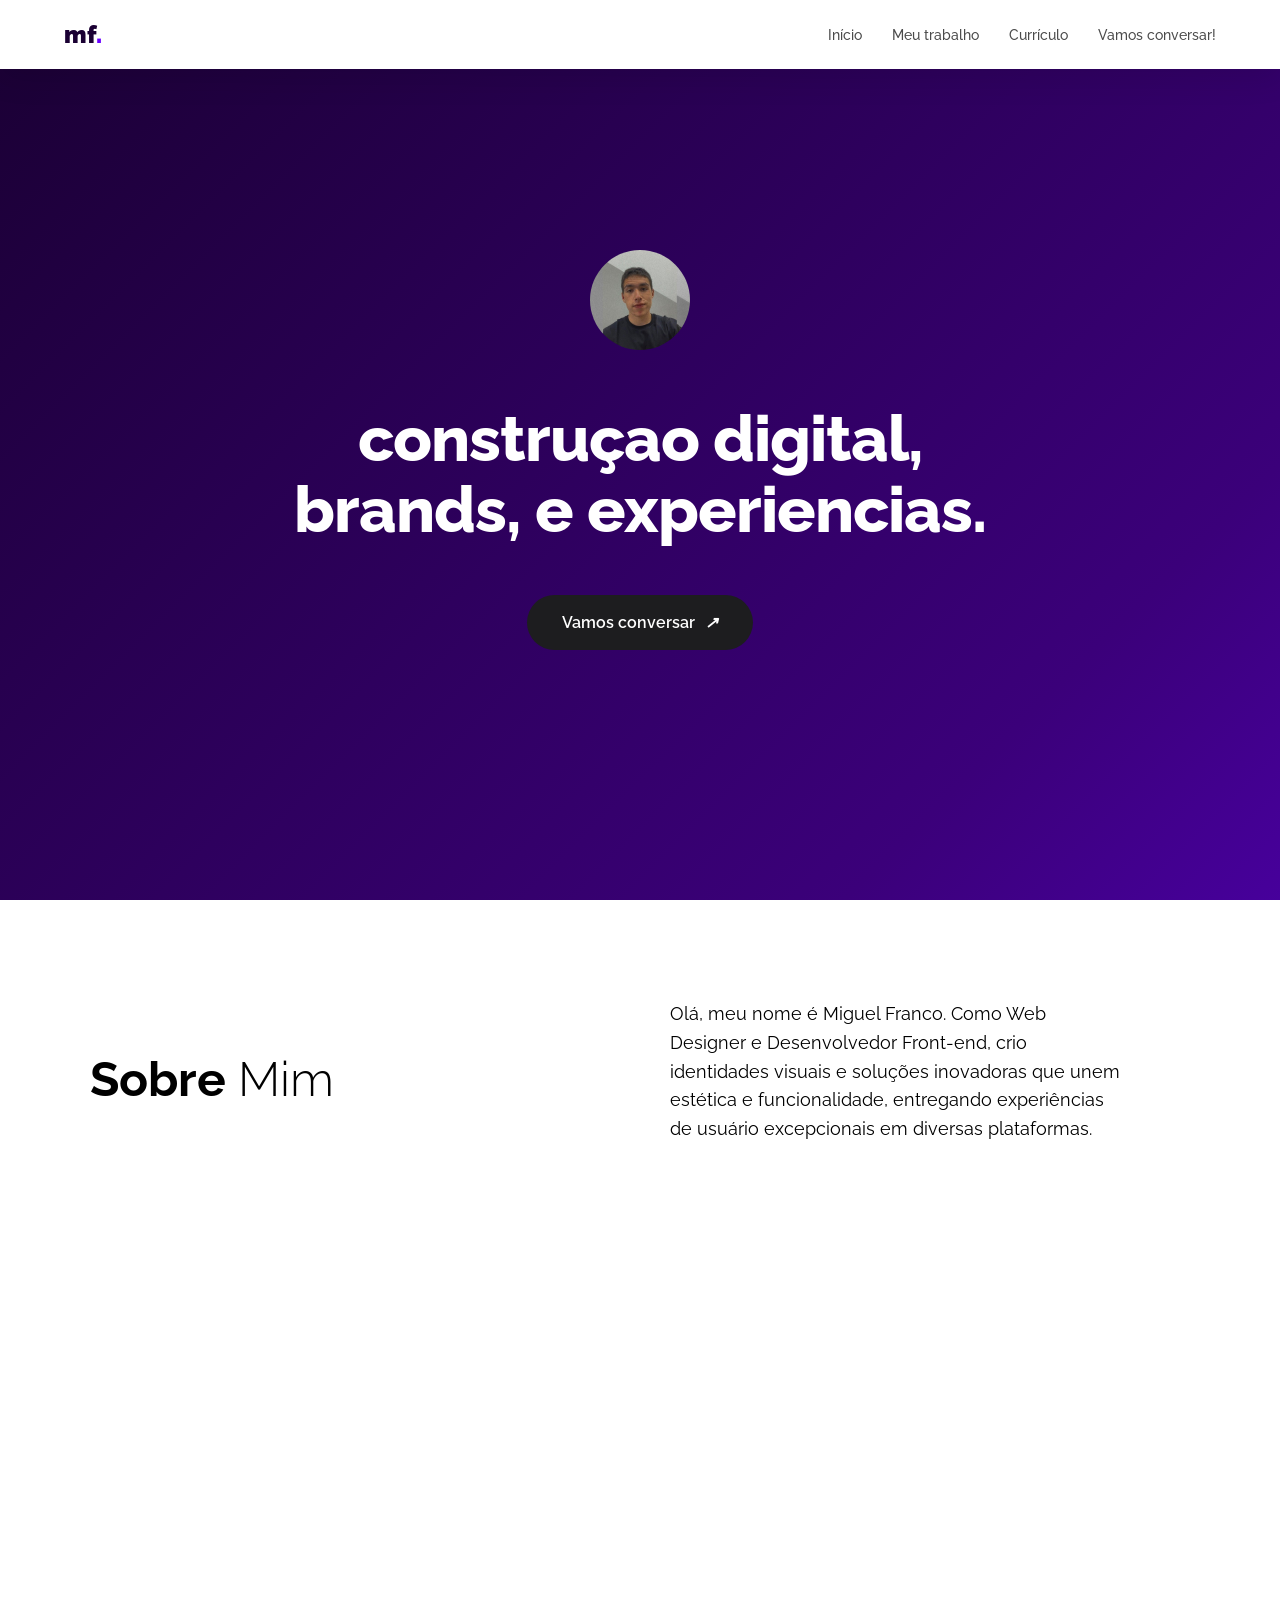
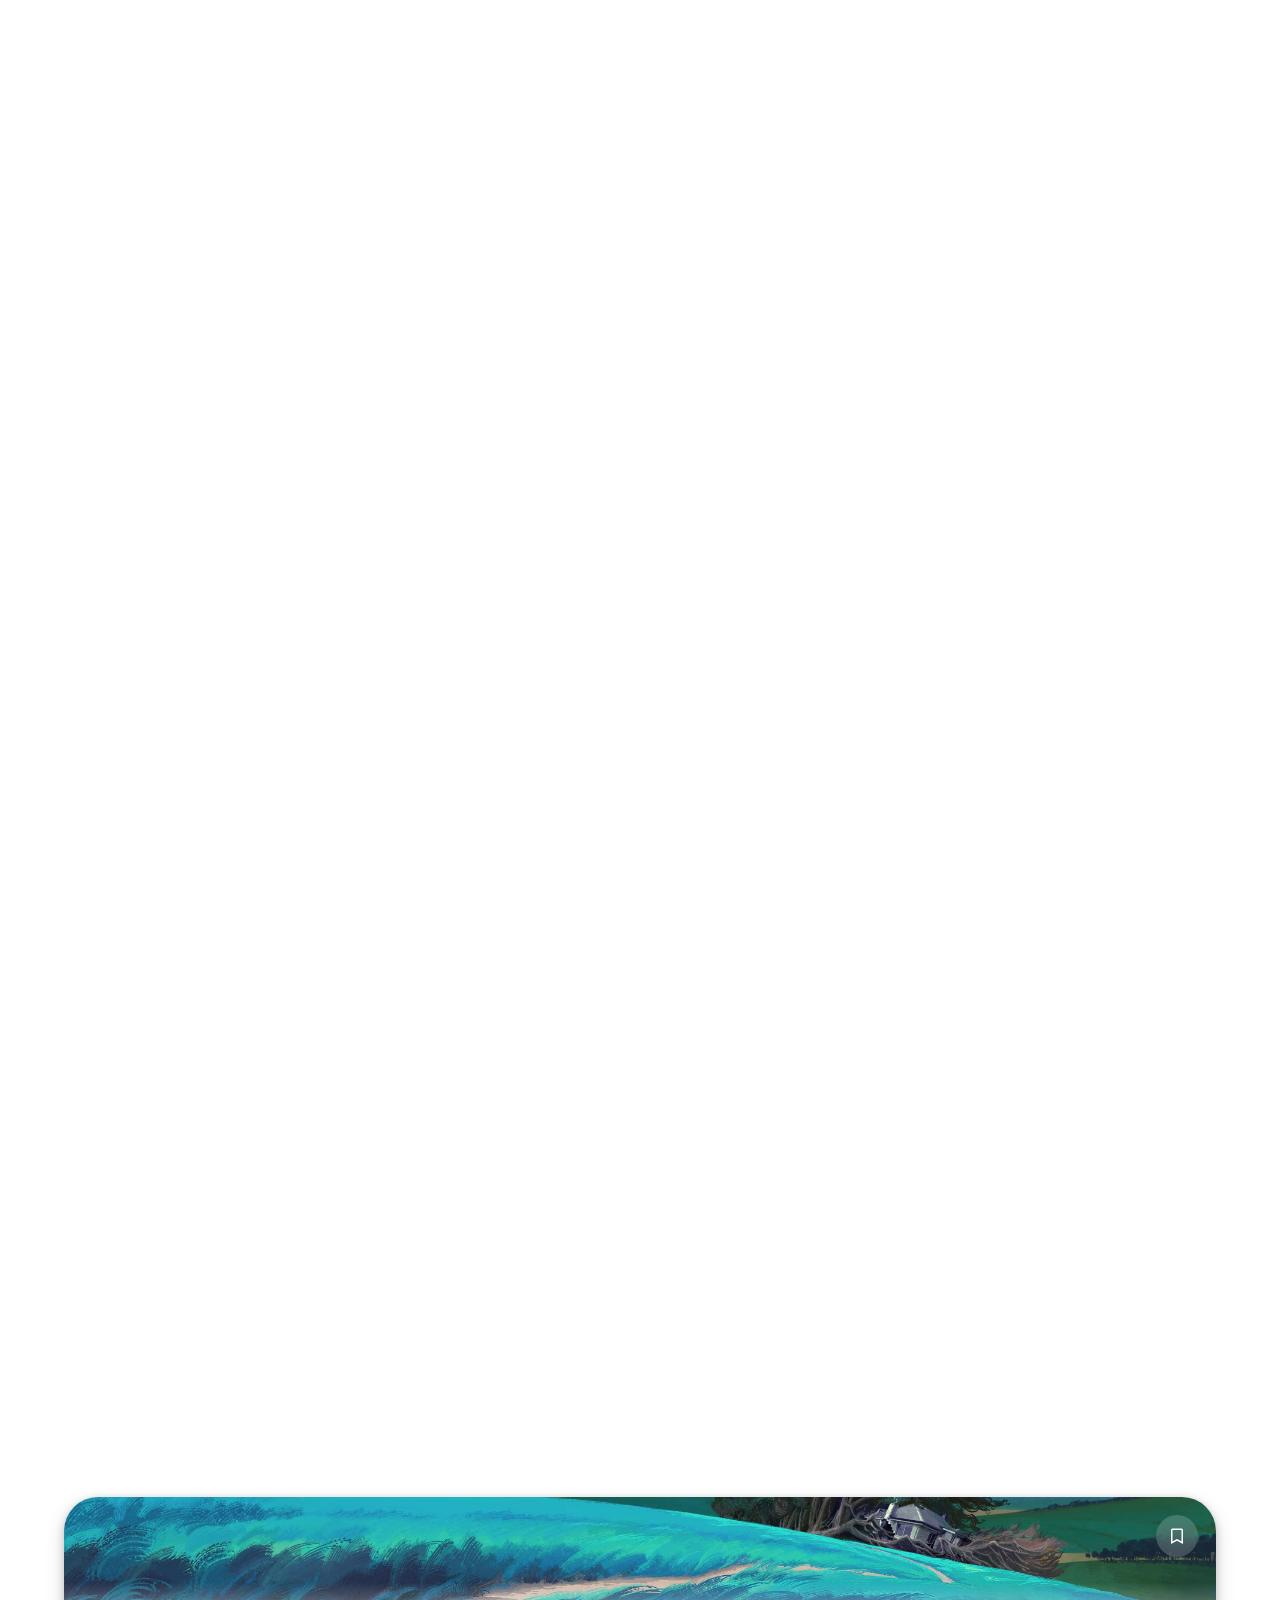
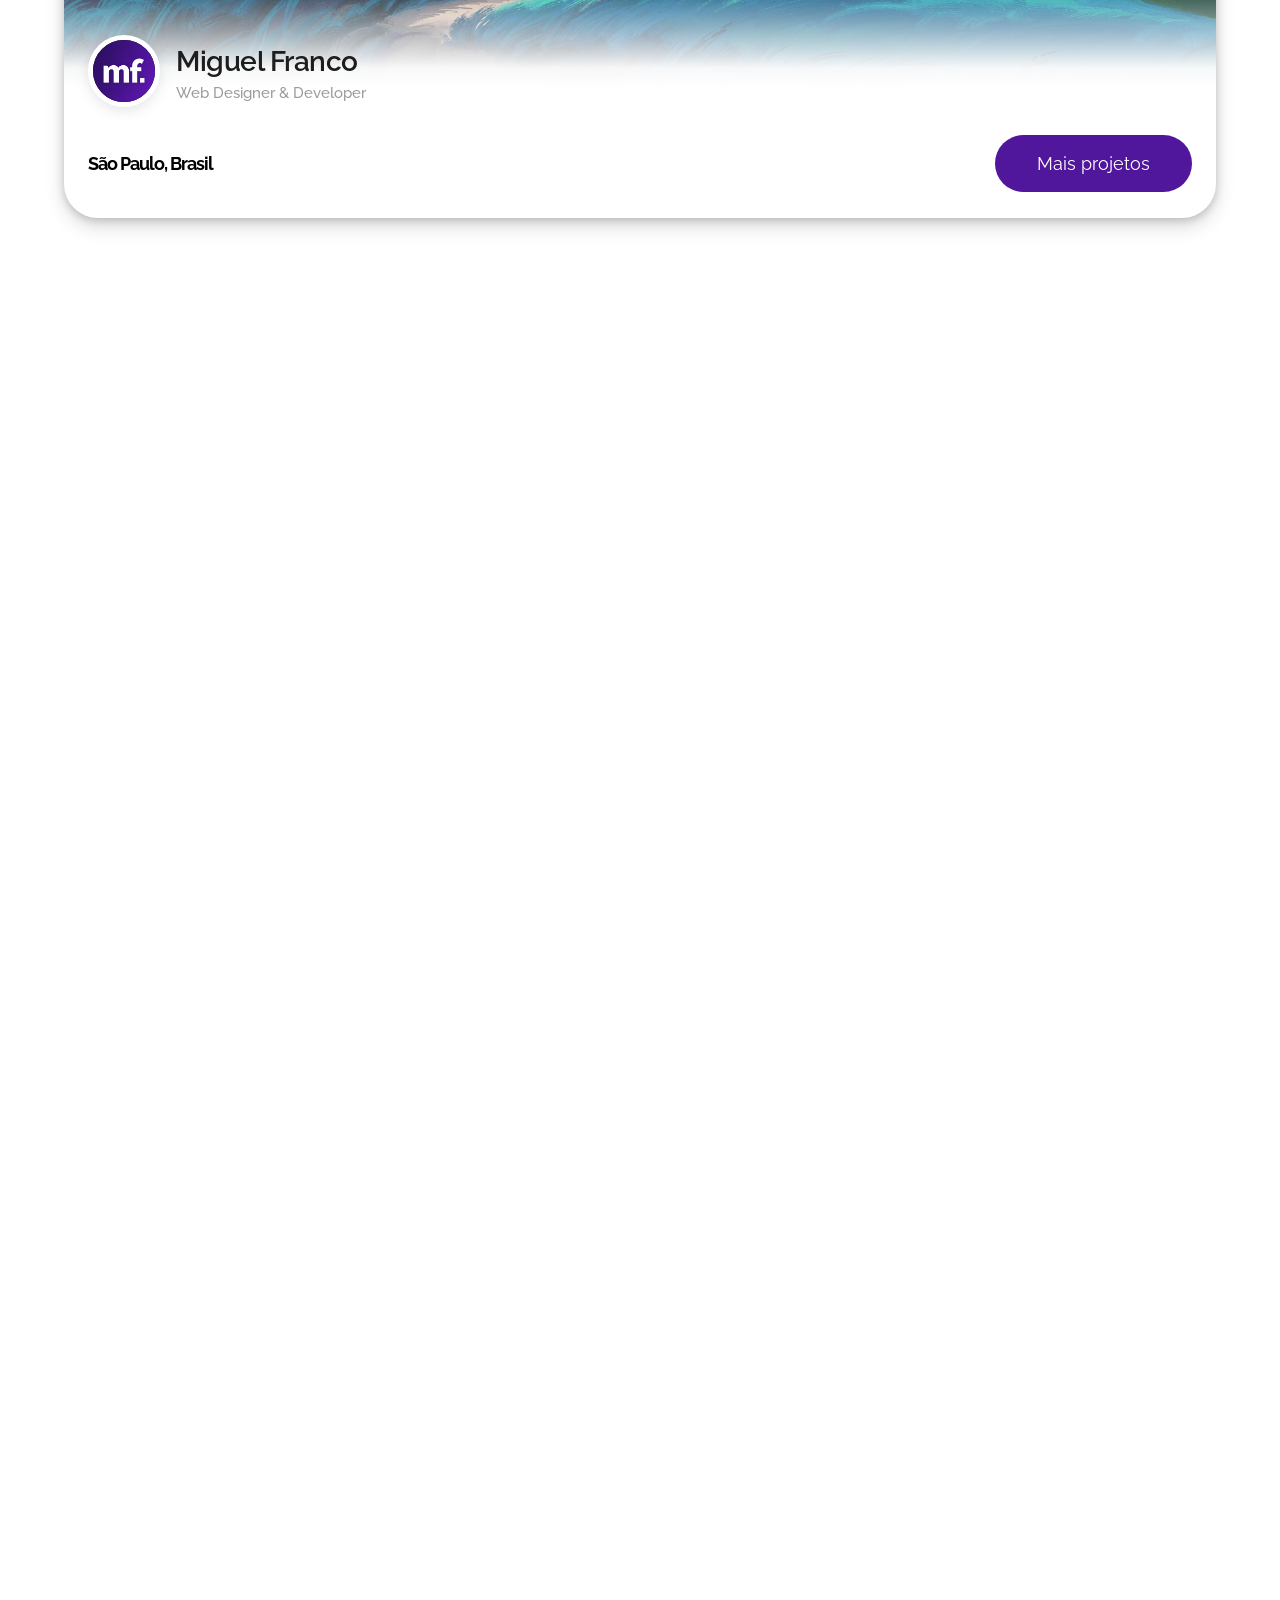
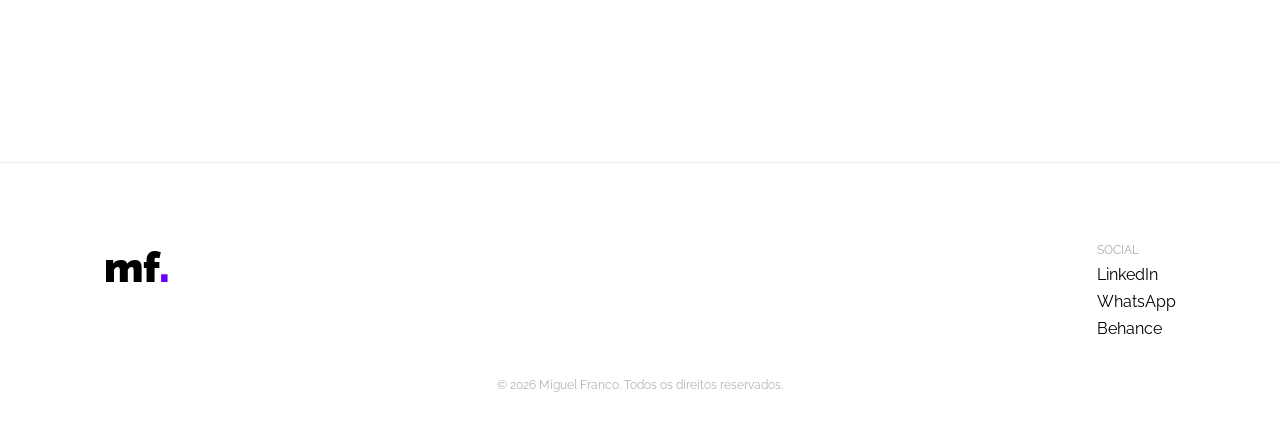
==== commit abed0acf: "h" ====
--- a/index.html
+++ b/index.html
@@ -133,7 +133,7 @@
             <h3>Projeto desenvolvido para empresa de serralheria TMA, com foco em clareza visual e navegação objetiva.
 <span class="highlight-yellow"></span> </h3>
             <p class="project-sub">@tmaserralheria</p>
-            <a href="pj1.html" class="btn-project" style="--current-accent: #6a00ff;">
+            <a href="https://www.behance.net/gallery/249190011/Projeto-serralheria-TMA" class="btn-project" style="--current-accent: #6a00ff;">
                 <span>Ver projeto</span>
                 <span class="underline"></span>
             </a>
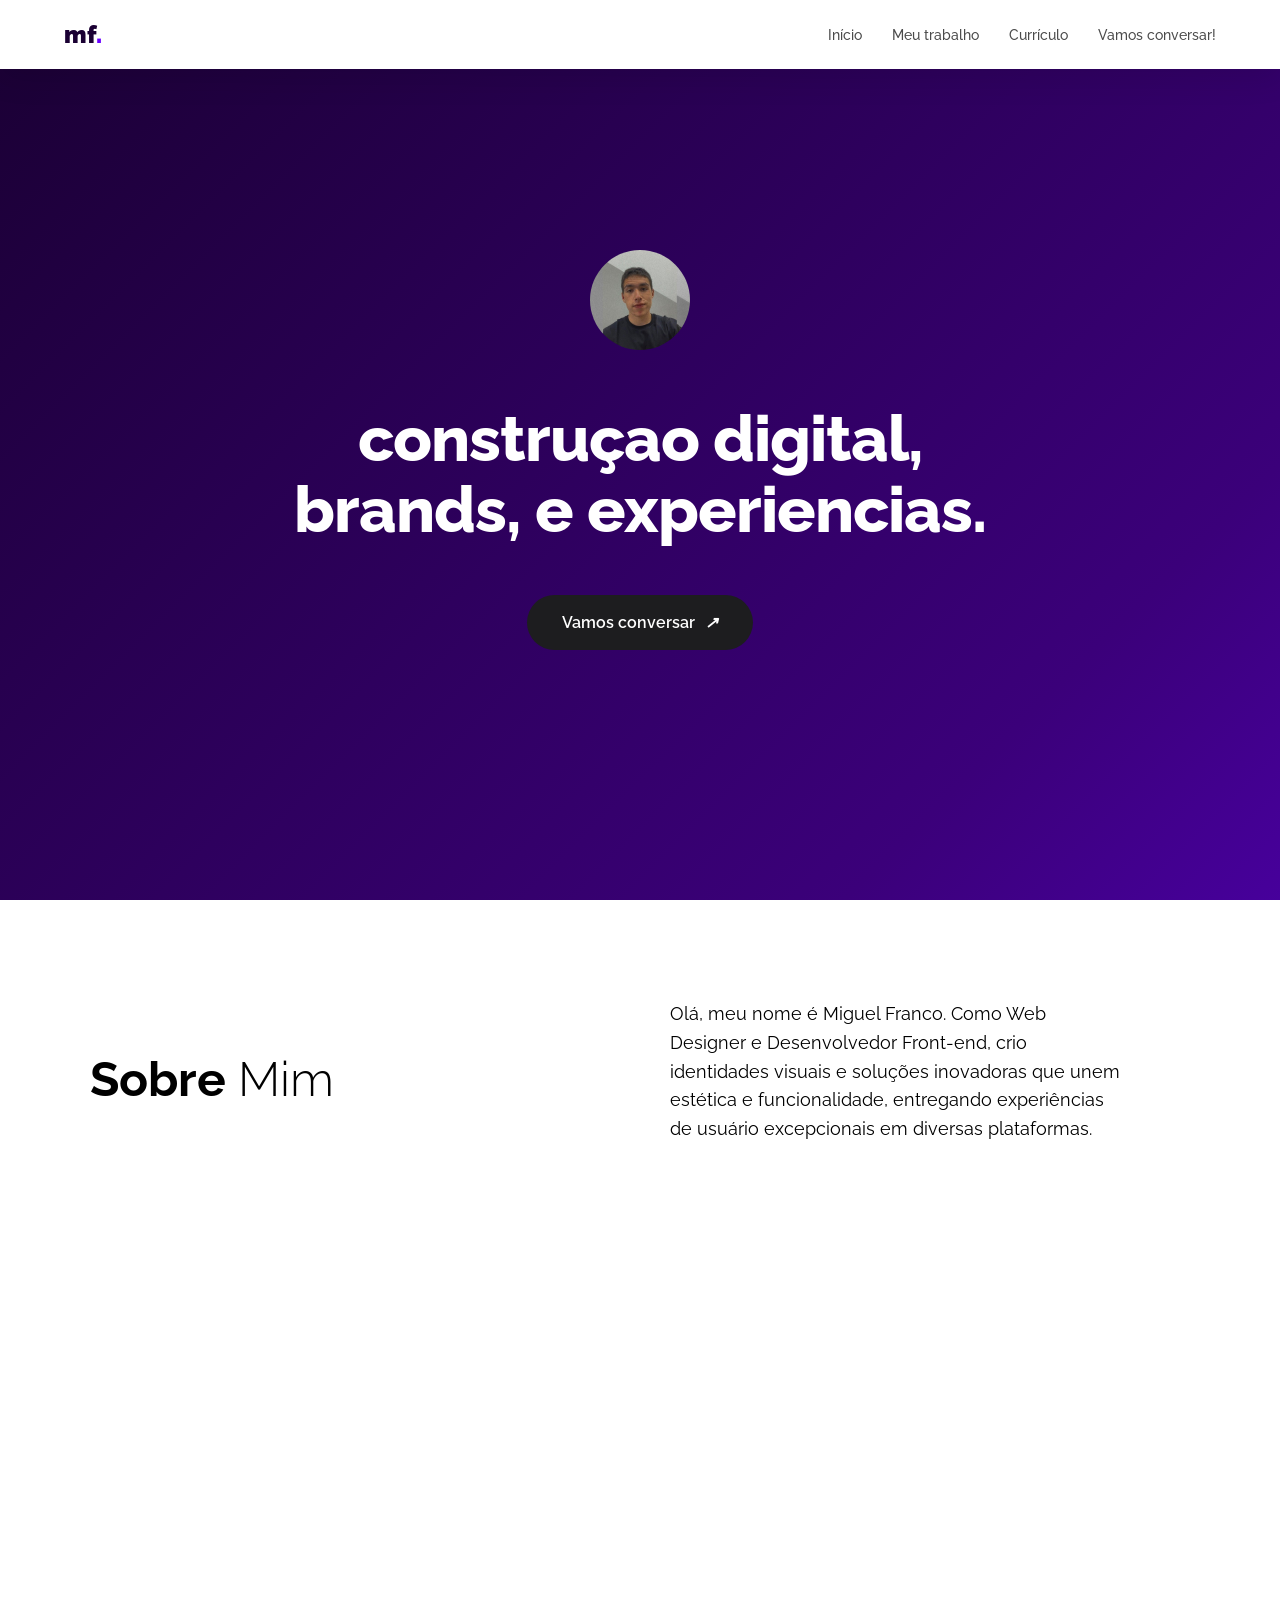
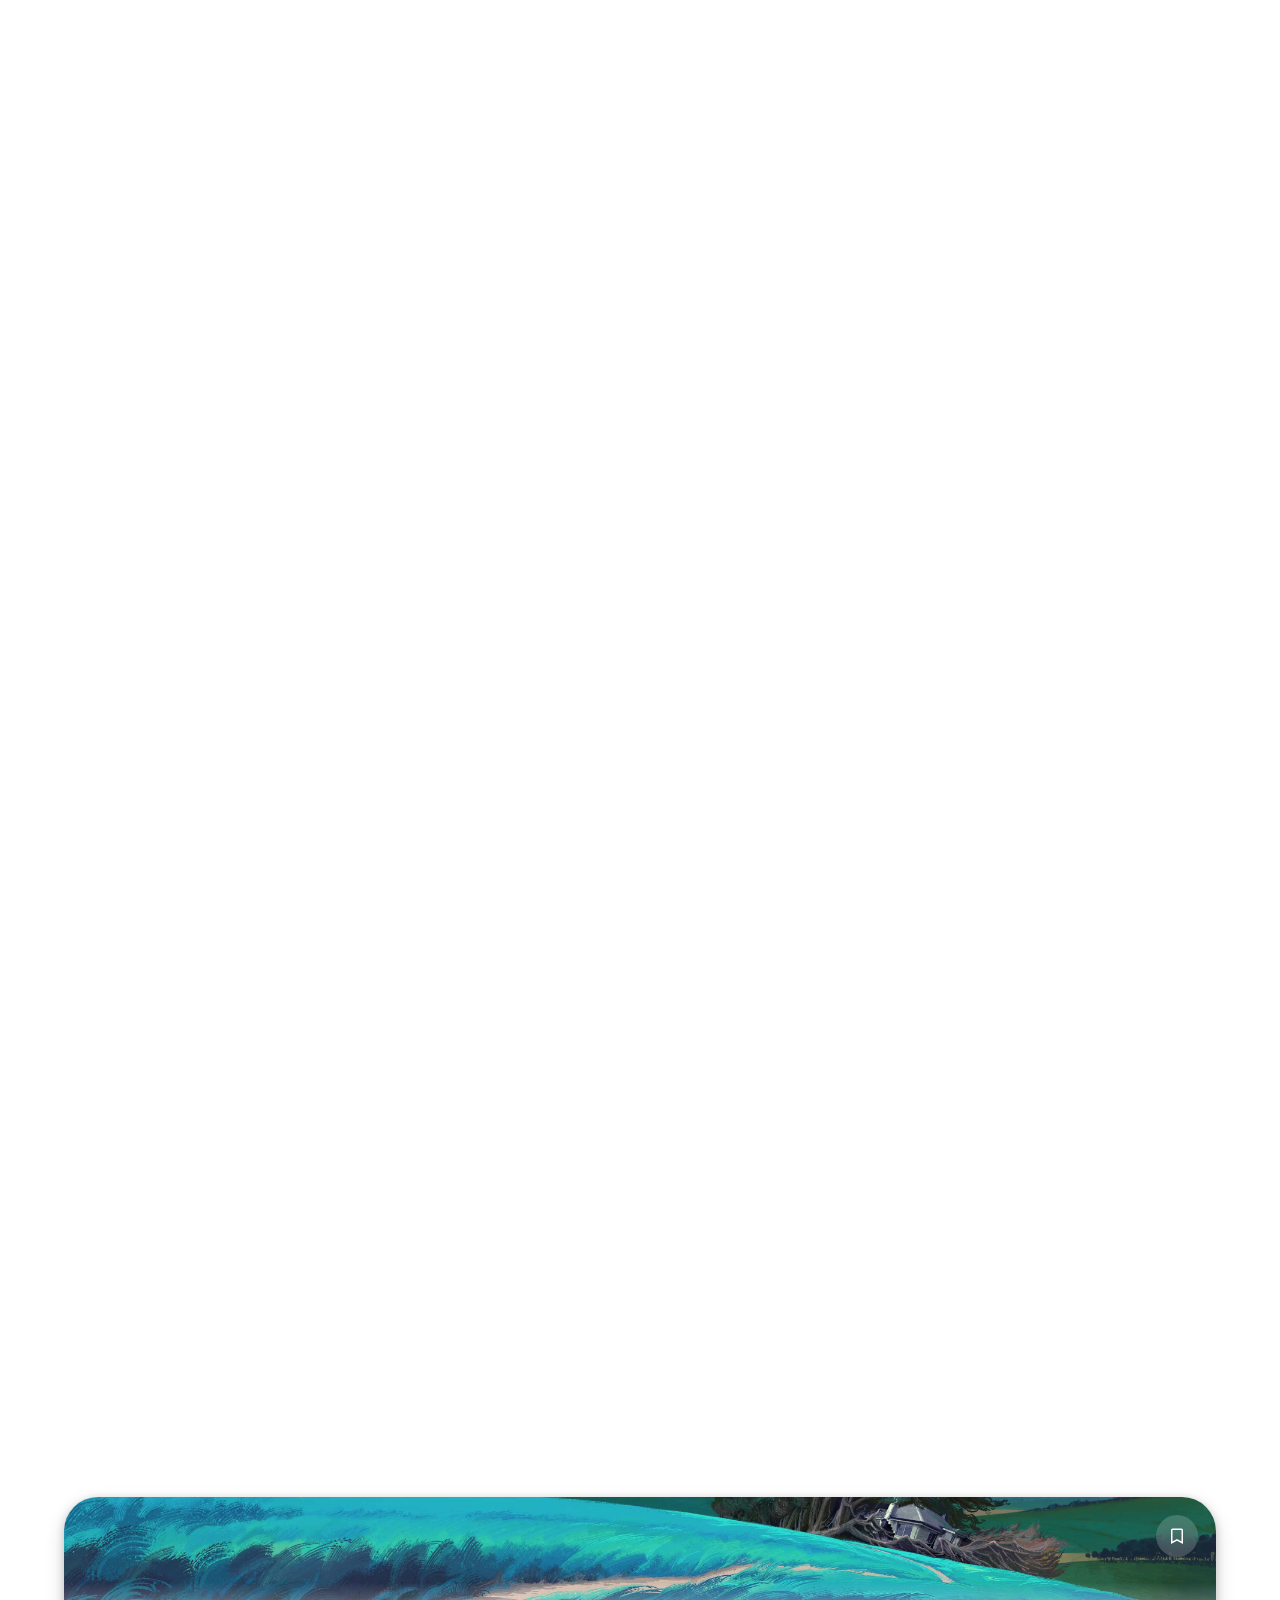
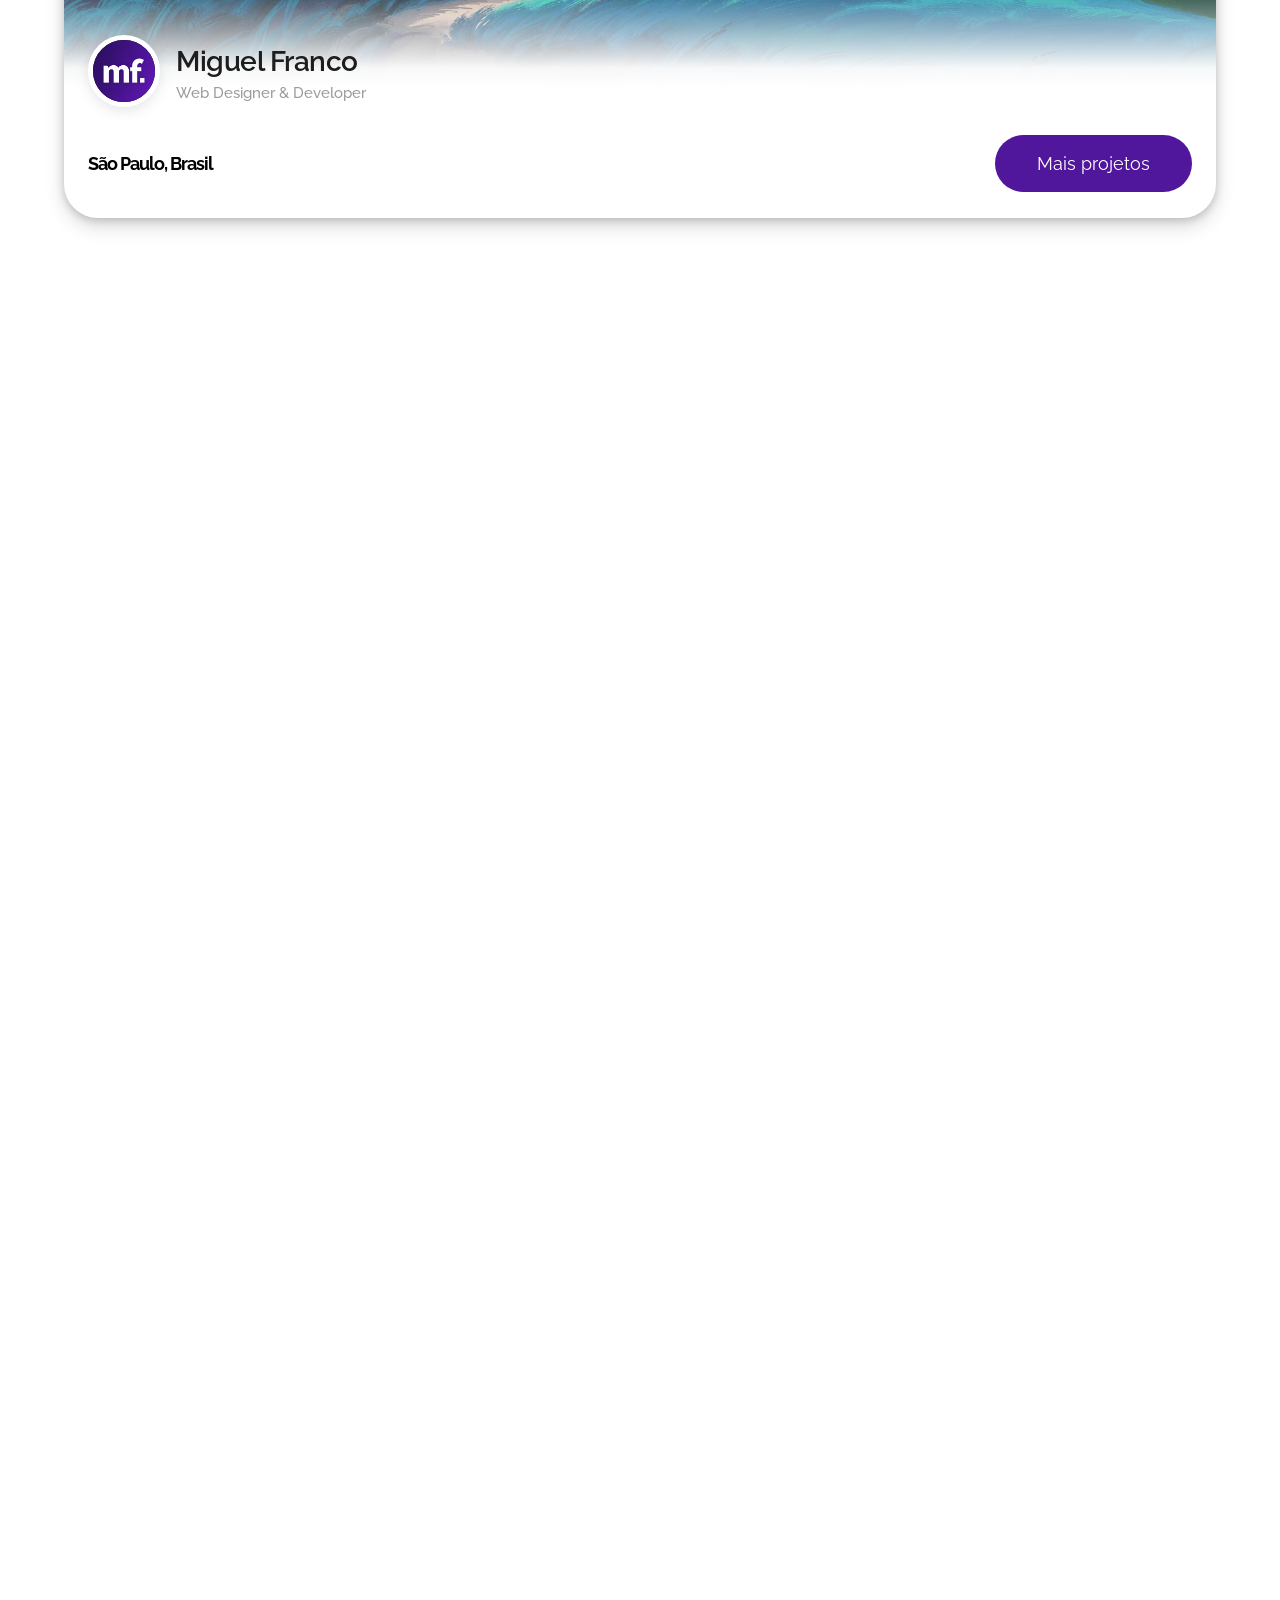
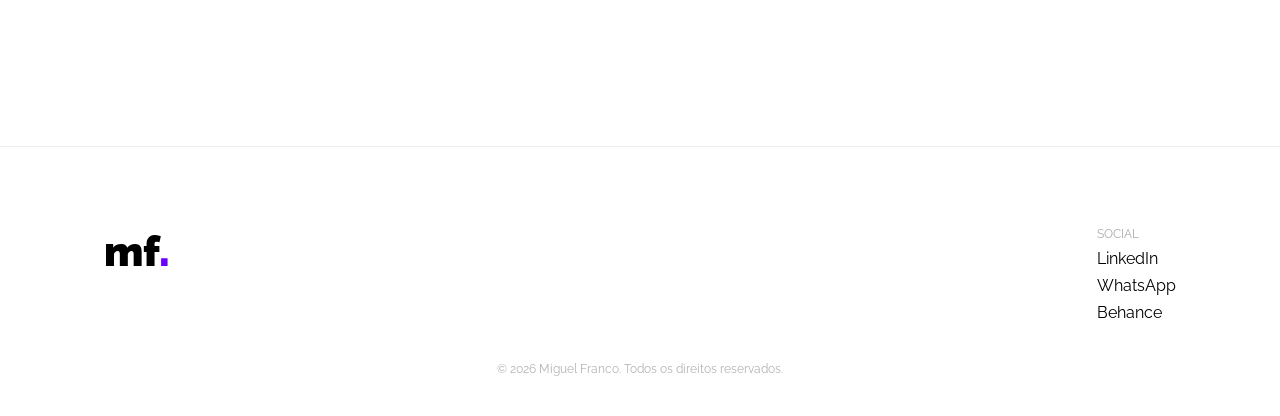
==== commit 2b452047: "Update index.html" ====
--- a/index.html
+++ b/index.html
@@ -185,6 +185,9 @@
             </a>
         </div>
     </div>
+
+
+ 
 </section>
 
 <!-- CARD PRINCIPAL -->
@@ -349,14 +352,13 @@
 
 
 
-
                 <div class="sub-project">
                     <h5>Desenvolvimento</h5>
                     <ul class="resume-list">
-                        <li>Atuação como Analista de Sistemas em ambiente corporativo global, trabalhando com sistemas digitais, desenvolvimento de soluções internas e operações tecnológicas.</li>
-                        <li>Participação em atividades relacionadas a desenvolvimento, estruturação de processos digitais e organização de plataformas utilizadas por diferentes áreas da empresa.</li>
-                        <li>Experiência colaborando com ambientes tecnológicos voltados para eficiência operacional, usabilidade e integração entre sistemas e usuários.</li>
-                        <li>Desenvolvimento de visão estratégica envolvendo tecnologia, experiência digital, usabilidade e construção de soluções com foco funcional e visual.</li>
+                        <li> Atuação como Analista de Sistemas em ambiente corporativo, com foco em suporte a sistemas digitais, desenvolvimento de soluções internas e apoio às operações tecnológicas.</li>
+                        <li>Participação na estruturação de processos digitais e na organização de plataformas utilizadas por diferentes áreas da empresa.</li>
+                        <li>Experiência no desenvolvimento e melhoria de soluções voltadas à eficiência operacional, usabilidade e integração entre sistemas e usuários.</li>
+                        <li>Atuação colaborativa em projetos relacionados à tecnologia, experiência digital e criação de soluções com foco funcional e visual.</li>
                     </ul>
                 </div>
             </div>
@@ -542,4 +544,4 @@
         });
     </script>
 </body>
-</html>+</html>
